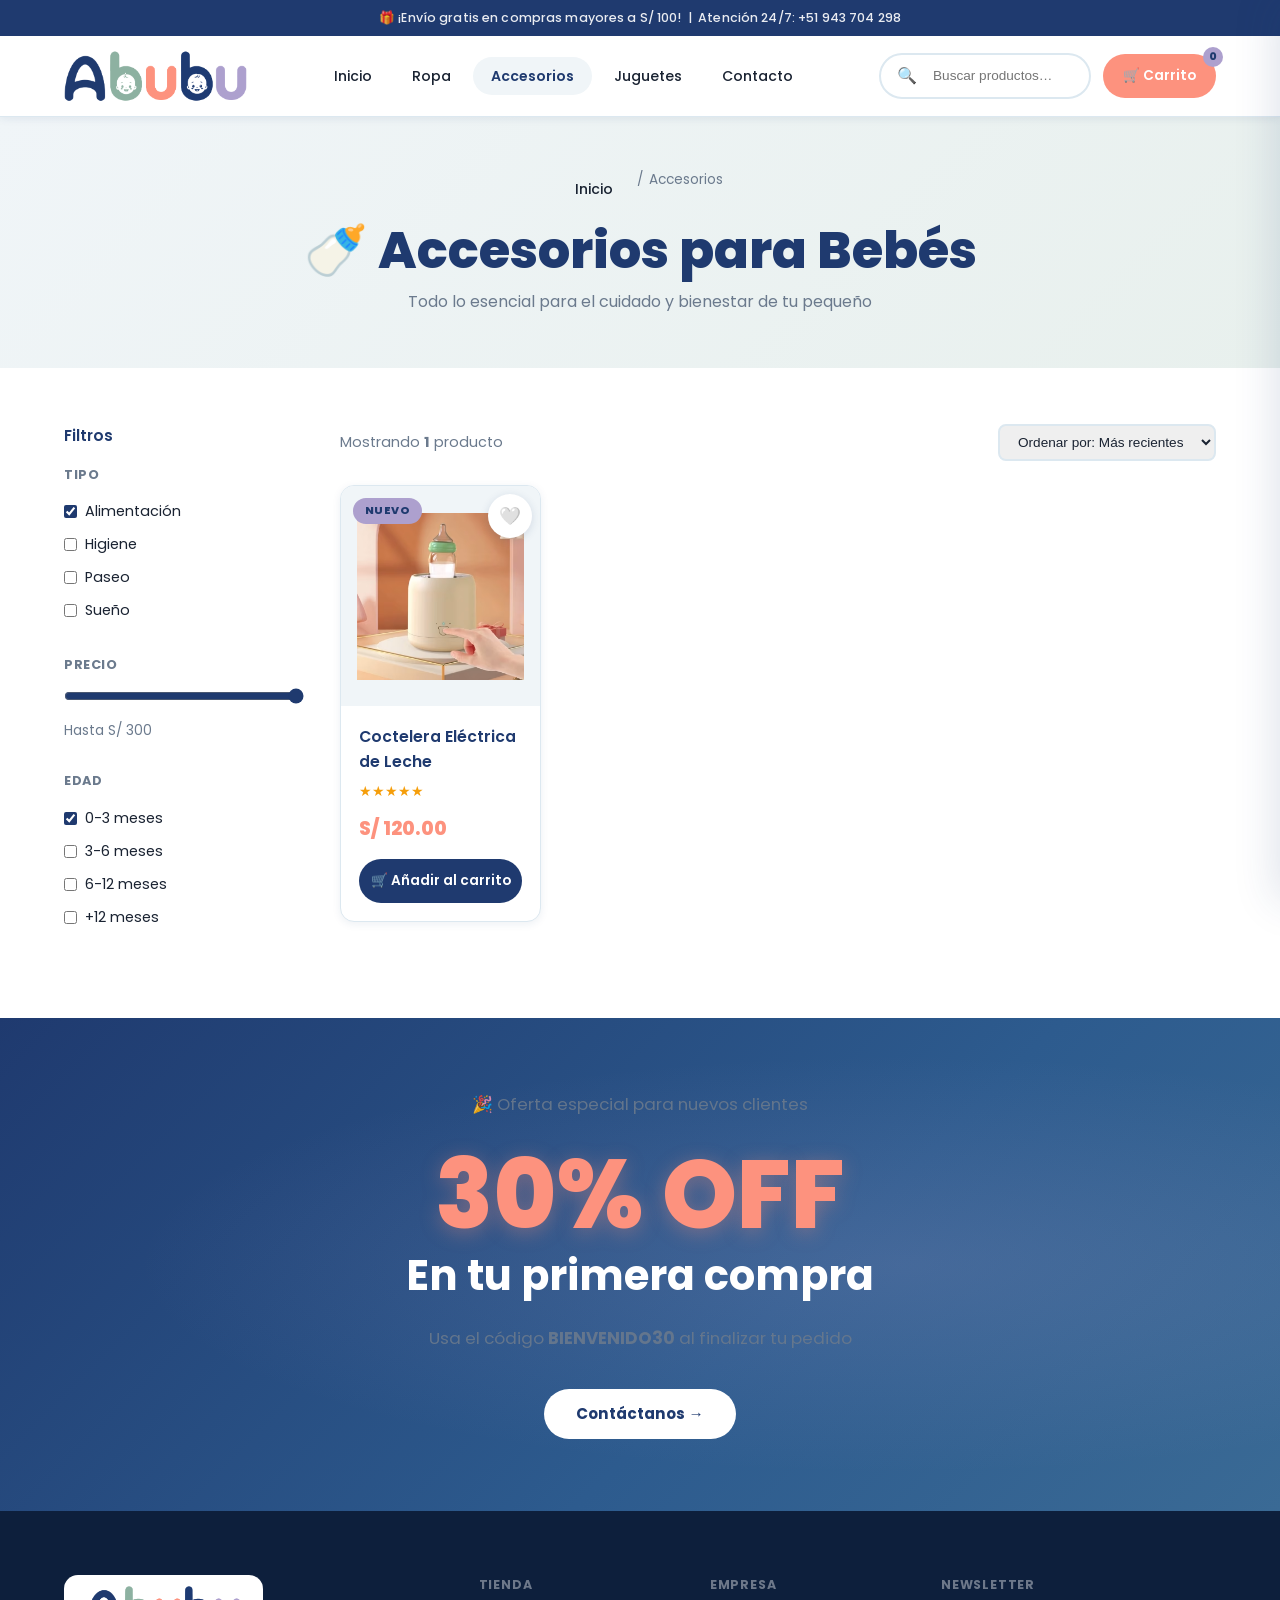
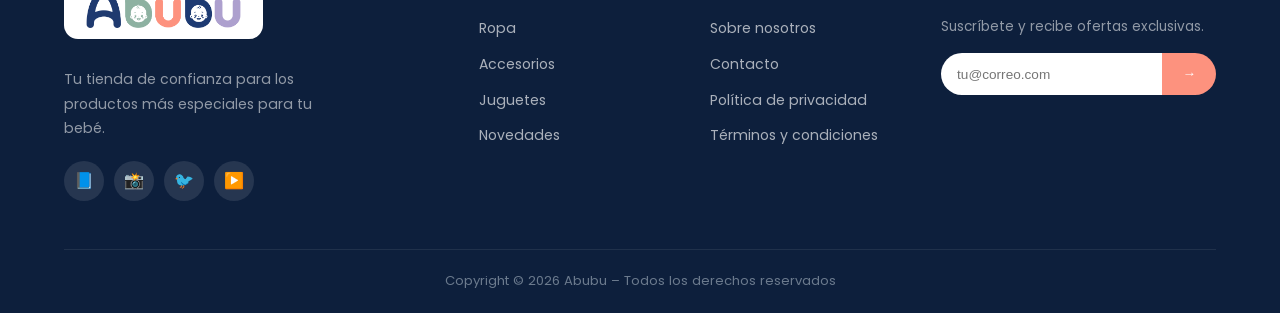
==== accesorios.html @ 6b8d410d "Lanzamiento inicial del sitio Abubu - Paleta de colores del logo: navy, sage, lavanda, coral - Logo " ====
<!DOCTYPE html>
<html lang="es">
<head>
  <meta charset="UTF-8">
  <meta name="viewport" content="width=device-width, initial-scale=1.0">

  <!-- ══ SEO PRINCIPAL ══ -->
  <title>Accesorios para Bebés – Cocteleras, Biberones y más | Abubu</title>
  <meta name="description" content="Accesorios esenciales para el cuidado de tu bebé en Perú. Cocteleras eléctricas, biberones, chupetes y más. Compra segura en abubu.com.pe">
  <meta name="keywords" content="accesorios bebé Perú, coctelera eléctrica leche, biberón bebé, chupete bebé, accesorios cuidado bebé, accesorios bebé Lima">
  <meta name="author" content="Abubu">
  <meta name="robots" content="index, follow, max-snippet:-1, max-image-preview:large, max-video-preview:-1">
  <meta name="theme-color" content="#1f3a6f">
  <link rel="canonical" href="https://abubu.com.pe/accesorios.html">
  <meta name="google-site-verification" content="PEGA_AQUI_TU_CODIGO_GSC">

  <!-- ══ OPEN GRAPH ══ -->
  <meta property="og:type"        content="website">
  <meta property="og:url"         content="https://abubu.com.pe/accesorios.html">
  <meta property="og:title"       content="Accesorios para Bebés – Cocteleras, Biberones y más | Abubu">
  <meta property="og:description" content="Accesorios esenciales para el cuidado de tu bebé. Cocteleras eléctricas, biberones, chupetes y más.">
  <meta property="og:image"       content="https://abubu.com.pe/img/LOGO%20-%20ABUBU.png">
  <meta property="og:site_name"   content="Abubu">
  <meta property="og:locale"      content="es_PE">

  <!-- ══ TWITTER CARD ══ -->
  <meta name="twitter:card"        content="summary_large_image">
  <meta name="twitter:title"       content="Accesorios para Bebés – Cocteleras, Biberones y más | Abubu">
  <meta name="twitter:description" content="Accesorios esenciales para el cuidado de tu bebé. Envío rápido en Perú.">
  <meta name="twitter:image"       content="https://abubu.com.pe/img/LOGO%20-%20ABUBU.png">

  <!-- ══ FUENTES ══ -->
  <link rel="preconnect" href="https://fonts.googleapis.com">
  <link rel="preconnect" href="https://fonts.gstatic.com" crossorigin>
  <link href="https://fonts.googleapis.com/css2?family=Poppins:wght@400;500;600;700;800&display=swap" rel="stylesheet">
  <link rel="stylesheet" href="css/styles.css">

  <!-- ══ DATOS ESTRUCTURADOS JSON-LD ══ -->
  <script type="application/ld+json">
  {
    "@context": "https://schema.org",
    "@type": "CollectionPage",
    "name": "Accesorios para Bebés – Abubu",
    "url": "https://abubu.com.pe/accesorios.html",
    "description": "Accesorios esenciales para el cuidado de tu bebé. Cocteleras, biberones, chupetes y más.",
    "isPartOf": {"@type": "WebSite", "name": "Abubu", "url": "https://abubu.com.pe"},
    "breadcrumb": {
      "@type": "BreadcrumbList",
      "itemListElement": [
        {"@type":"ListItem","position":1,"name":"Inicio","item":"https://abubu.com.pe/"},
        {"@type":"ListItem","position":2,"name":"Accesorios","item":"https://abubu.com.pe/accesorios.html"}
      ]
    }
  }
  </script>
</head>
<body>

<!-- ===== HEADER ===== -->
<header>
  <div class="header-top">
    🎁 ¡Envío gratis en compras mayores a S/ 100! &nbsp;|&nbsp; Atención 24/7: +51 943 704 298
  </div>
  <div class="header-main container">
    <a href="index.html" class="logo">
      <img src="img/LOGO - ABUBU.png" alt="Abubu – Tienda para bebés">
    </a>

    <nav>
      <ul>
        <li><a href="index.html">Inicio</a></li>
        <li><a href="ropa.html">Ropa</a></li>
        <li><a href="accesorios.html" class="active">Accesorios</a></li>
        <li><a href="juguetes.html">Juguetes</a></li>
        <li><a href="contacto.html">Contacto</a></li>
      </ul>
    </nav>

    <div class="header-actions">
      <div class="search-box">
        <button aria-label="Buscar">🔍</button>
        <input type="text" placeholder="Buscar productos…" aria-label="Buscar productos">
      </div>
      <button class="cart-btn" aria-label="Ver carrito">
        🛒 Carrito
        <span class="cart-count">0</span>
      </button>
      <button class="hamburger" aria-label="Menú">
        <span></span><span></span><span></span>
      </button>
    </div>
  </div>
</header>

<!-- ===== PAGE HERO ===== -->
<section class="page-hero">
  <div class="container">
    <nav class="breadcrumb" aria-label="Breadcrumb">
      <a href="index.html">Inicio</a> <span>/</span> <span>Accesorios</span>
    </nav>
    <h1>🍼 Accesorios para Bebés</h1>
    <p>Todo lo esencial para el cuidado y bienestar de tu pequeño</p>
  </div>
</section>

<!-- ===== SHOP LAYOUT ===== -->
<div class="container">
  <div class="shop-layout">

    <!-- FILTROS -->
    <aside class="filters">
      <h3>Filtros</h3>

      <div class="filter-group">
        <h4>Tipo</h4>
        <label><input type="checkbox" checked> Alimentación</label>
        <label><input type="checkbox"> Higiene</label>
        <label><input type="checkbox"> Paseo</label>
        <label><input type="checkbox"> Sueño</label>
      </div>

      <div class="filter-group">
        <h4>Precio</h4>
        <input type="range" class="price-slider" min="0" max="300" value="300">
        <p style="font-size:.85rem; margin-top:8px;">Hasta S/ 300</p>
      </div>

      <div class="filter-group">
        <h4>Edad</h4>
        <label><input type="checkbox" checked> 0-3 meses</label>
        <label><input type="checkbox"> 3-6 meses</label>
        <label><input type="checkbox"> 6-12 meses</label>
        <label><input type="checkbox"> +12 meses</label>
      </div>
    </aside>

    <!-- PRODUCTOS -->
    <div class="shop-products">
      <div class="shop-top">
        <p>Mostrando <strong>1</strong> producto</p>
        <select class="sort-select" aria-label="Ordenar por">
          <option>Ordenar por: Más recientes</option>
          <option>Precio: Menor a mayor</option>
          <option>Precio: Mayor a menor</option>
          <option>Más vendidos</option>
        </select>
      </div>

      <div class="products-grid">

        <div class="product-card">
          <div class="product-img">
            <span class="product-tag">Nuevo</span>
            <img src="img/productos/coctelera-electrica.avif" alt="Coctelera Eléctrica de Leche">
            <button class="wishlist-btn" aria-label="Favoritos">🤍</button>
          </div>
          <div class="product-body">
            <h3>Coctelera Eléctrica de Leche</h3>
            <div class="stars">★★★★★</div>
            <div class="price">S/ 120.00</div>
            <button class="add-cart-btn"
              data-id="coctelera-electrica"
              data-name="Coctelera Eléctrica de Leche"
              data-price="120"
              data-img="img/productos/coctelera-electrica.avif">
              🛒 Añadir al carrito
            </button>
          </div>
        </div>

      </div>
    </div>
  </div>
</div>

<!-- ===== PROMO BANNER ===== -->
<section class="promo-banner">
  <div class="container">
    <p>🎉 Oferta especial para nuevos clientes</p>
    <div class="discount">30% OFF</div>
    <h2>En tu primera compra</h2>
    <p>Usa el código <strong>BIENVENIDO30</strong> al finalizar tu pedido</p>
    <a href="contacto.html" class="promo-cta">Contáctanos →</a>
  </div>
</section>

<!-- ===== FOOTER ===== -->
<footer>
  <div class="container">
    <div class="footer-grid">
      <div class="footer-brand">
        <a href="index.html" class="footer-logo-wrap">
          <img src="img/LOGO - ABUBU.png" alt="Abubu – Tienda para bebés">
        </a>
        <p>Tu tienda de confianza para los productos más especiales para tu bebé.</p>
        <div class="footer-social">
          <a href="#" aria-label="Facebook">📘</a>
          <a href="#" aria-label="Instagram">📸</a>
          <a href="#" aria-label="Twitter">🐦</a>
          <a href="#" aria-label="YouTube">▶️</a>
        </div>
      </div>
      <div class="footer-col">
        <h4>Tienda</h4>
        <ul>
          <li><a href="ropa.html">Ropa</a></li>
          <li><a href="accesorios.html">Accesorios</a></li>
          <li><a href="juguetes.html">Juguetes</a></li>
          <li><a href="index.html#nuevos-ingresos">Novedades</a></li>
        </ul>
      </div>
      <div class="footer-col">
        <h4>Empresa</h4>
        <ul>
          <li><a href="#">Sobre nosotros</a></li>
          <li><a href="contacto.html">Contacto</a></li>
          <li><a href="#">Política de privacidad</a></li>
          <li><a href="#">Términos y condiciones</a></li>
        </ul>
      </div>
      <div class="footer-newsletter footer-col">
        <h4>Newsletter</h4>
        <p>Suscríbete y recibe ofertas exclusivas.</p>
        <form class="newsletter-form" id="newsletter-form">
          <input type="email" placeholder="tu@correo.com" required>
          <button type="submit">→</button>
        </form>
      </div>
    </div>
    <div class="footer-bottom">
      <p>Copyright © 2026 Abubu – Todos los derechos reservados</p>
    </div>
  </div>
</footer>

<!-- ===== CART SIDEBAR ===== -->
<div class="cart-overlay" id="cart-overlay"></div>
<div class="cart-sidebar" id="cart-sidebar">
  <div class="cart-header">
    <h3>🛒 Mi Carrito</h3>
    <button class="close-cart" aria-label="Cerrar carrito">✕</button>
  </div>
  <div class="cart-items" id="cart-items"></div>
  <div class="cart-footer">
    <div class="cart-total">
      <strong>Total:</strong>
      <span class="total-price cart-total-amount">S/ 0.00</span>
    </div>
    <button class="btn btn-primary">
      Proceder al pago →
    </button>
  </div>
</div>

<script src="js/main.js"></script>
</body>
</html>
---- css/styles.css ----
/* ========== RESET & BASE ========== */
*, *::before, *::after { box-sizing: border-box; margin: 0; padding: 0; }

:root {
  /* ── Brand palette (del logo) ── */
  --primary:        #1f3a6f;   /* Navy azul   */
  --primary-dark:   #162d57;   /* Navy profundo */
  --secondary:      #8db1a1;   /* Sage verde  */
  --accent:         #ada0ce;   /* Lavanda     */
  --highlight:      #fd927e;   /* Coral       */
  --highlight-dark: #e8714d;   /* Coral oscuro */

  /* ── Semánticas ── */
  --text:       #1a2332;
  --text-light: #6b7a8d;
  --bg:         #ffffff;
  --bg-soft:    #f0f5f8;
  --bg-card:    #ffffff;
  --border:     #dce8f0;

  /* ── Sombras ── */
  --shadow-sm: 0 2px 8px  rgba(31,58,111,.08);
  --shadow:    0 4px 20px rgba(31,58,111,.12);
  --shadow-lg: 0 12px 40px rgba(31,58,111,.16);

  /* ── Base ── */
  --radius:    14px;
  --radius-sm: 8px;
  --font:      'Poppins', 'Segoe UI', sans-serif;

  /* ── Curvas de easing (Emil Kowalski) ── */
  --ease-out:    cubic-bezier(0.23, 1, 0.32, 1);
  --ease-in-out: cubic-bezier(0.77, 0, 0.175, 1);
}

html { scroll-behavior: smooth; }
body { font-family: var(--font); color: var(--text); background: var(--bg); line-height: 1.6; }
a { text-decoration: none; color: inherit; }
img { max-width: 100%; display: block; }
ul { list-style: none; }
button { cursor: pointer; border: none; background: none; font-family: inherit; }

/* ── Logo header ── */
.logo { display: flex; align-items: center; }
.logo img { height: 56px; width: auto; display: block; }

/* ── Logo footer: contenedor blanco para garantizar contraste sobre fondo oscuro ── */
.footer-logo-wrap {
  display: inline-block;
  background: #ffffff;
  border-radius: 14px;
  padding: 10px 22px;
  margin-bottom: 20px;
  transition: opacity 200ms var(--ease-out);
}
.footer-logo-wrap:hover { opacity: .90; }
.footer-logo-wrap img { height: 44px; width: auto; display: block; }

/* ── Skip link (accesibilidad) ── */
.skip-link {
  position: absolute; top: -100%; left: 16px;
  background: var(--primary); color: #fff;
  padding: 8px 18px; border-radius: 0 0 var(--radius-sm) var(--radius-sm);
  font-weight: 600; font-size: .9rem; z-index: 9999;
  transition: top .2s var(--ease-out);
}
.skip-link:focus { top: 0; }

/* ========== TIPOGRAFÍA ========== */
h1 { font-size: clamp(2rem,5vw,3.2rem); font-weight: 800; line-height: 1.15; }
h2 { font-size: clamp(1.4rem,3vw,2rem); font-weight: 700; }
h3 { font-size: 1.1rem; font-weight: 600; }
p  { color: var(--text-light); line-height: 1.75; }

/* ========== UTILITIES ========== */
.container  { max-width: 1200px; margin: 0 auto; padding: 0 24px; }
.section    { padding: 80px 0; }
.section-title { text-align: center; margin-bottom: 52px; }
.section-title h2 { color: var(--primary); margin-bottom: 10px; }
.section-title p  { font-size: .95rem; max-width: 480px; margin: 0 auto; }

/* ── Botones ── */
.btn {
  display: inline-flex; align-items: center; gap: 8px;
  padding: 13px 28px; border-radius: 50px; font-weight: 600;
  font-size: .9rem;
  transition: background  200ms var(--ease-out),
              transform   160ms var(--ease-out),
              box-shadow  200ms var(--ease-out),
              color       180ms var(--ease-out),
              border-color 180ms var(--ease-out);
}
.btn:active { transform: scale(0.97); }

.btn-primary { background: var(--primary); color: #fff; }
@media (hover: hover) and (pointer: fine) {
  .btn-primary:hover {
    background: var(--primary-dark);
    transform: translateY(-2px);
    box-shadow: 0 8px 24px rgba(31,58,111,.30);
  }
}
.btn-outline { border: 2px solid var(--primary); color: var(--primary); }
@media (hover: hover) and (pointer: fine) {
  .btn-outline:hover { background: var(--primary); color: #fff; }
}

.badge {
  background: var(--accent); color: var(--primary);
  padding: 3px 10px; border-radius: 50px;
  font-size: .75rem; font-weight: 700;
}

/* ========== HEADER ========== */
header {
  position: sticky; top: 0; z-index: 100;
  background: #fff; border-bottom: 1px solid var(--border);
  box-shadow: var(--shadow-sm);
  transition: box-shadow 300ms var(--ease-out);
}
header.scrolled { box-shadow: var(--shadow); }

.header-top {
  background: var(--primary); color: rgba(255,255,255,.90);
  text-align: center; padding: 8px 0;
  font-size: .78rem; font-weight: 500; letter-spacing: .01em;
}
.header-main {
  display: flex; align-items: center;
  justify-content: space-between;
  padding: 14px 24px; max-width: 1200px; margin: 0 auto;
}
.logo img { height: 52px; }
.logo-text {
  font-size: 1.5rem; font-weight: 800;
  color: var(--primary); letter-spacing: -.5px;
}
.logo-text span { color: var(--highlight); }

nav ul { display: flex; gap: 4px; }
nav a {
  padding: 9px 18px; border-radius: 50px;
  font-weight: 500; font-size: .88rem; color: var(--text);
  transition: background 180ms var(--ease-out),
              color      180ms var(--ease-out);
}
@media (hover: hover) and (pointer: fine) {
  nav a:hover { background: var(--bg-soft); color: var(--primary); }
}
nav a.active {
  background: var(--bg-soft); color: var(--primary); font-weight: 600;
}

.header-actions { display: flex; align-items: center; gap: 12px; }

.search-box {
  display: flex; align-items: center;
  border: 2px solid var(--border); border-radius: 50px;
  padding: 7px 16px; gap: 8px;
  transition: border-color 200ms var(--ease-out),
              box-shadow   200ms var(--ease-out);
}
.search-box:focus-within {
  border-color: var(--primary);
  box-shadow: 0 0 0 3px rgba(31,58,111,.12);
}
.search-box input {
  border: none; outline: none; font-size: .85rem;
  width: 140px; color: var(--text); background: transparent;
}
.search-box button {
  color: var(--text-light); font-size: 1rem;
  display: flex; align-items: center;
  min-width: 28px; min-height: 28px;
}

.cart-btn {
  position: relative; background: var(--highlight); color: #fff;
  border-radius: 50px; padding: 10px 20px;
  font-weight: 600; font-size: .85rem;
  display: flex; align-items: center; gap: 7px;
  transition: background 200ms var(--ease-out),
              transform  160ms var(--ease-out),
              box-shadow 200ms var(--ease-out);
  min-height: 44px;
}
@media (hover: hover) and (pointer: fine) {
  .cart-btn:hover {
    background: var(--highlight-dark);
    transform: translateY(-2px);
    box-shadow: 0 8px 20px rgba(253,146,126,.40);
  }
}
.cart-btn:active { transform: scale(0.97); }

.cart-count {
  position: absolute; top: -7px; right: -7px;
  background: var(--accent); color: var(--primary);
  width: 20px; height: 20px; border-radius: 50%;
  font-size: .68rem; font-weight: 800;
  display: flex; align-items: center; justify-content: center;
}

.hamburger { display: none; flex-direction: column; gap: 5px; padding: 6px; }
.hamburger span {
  width: 22px; height: 2px; background: var(--text);
  border-radius: 2px;
  transition: transform .3s var(--ease-out), opacity .3s;
}

/* ========== HERO ========== */
.hero {
  background: linear-gradient(135deg, #eef3f8 0%, #e8f0ed 50%, #f2eff8 100%);
  padding: 88px 0 80px; overflow: hidden; position: relative;
}
.hero::before {
  content: ''; position: absolute;
  width: 520px; height: 520px; border-radius: 50%;
  background: radial-gradient(circle, rgba(173,160,206,.18) 0%, transparent 70%);
  top: -120px; right: -80px; pointer-events: none;
}
.hero::after {
  content: ''; position: absolute;
  width: 300px; height: 300px; border-radius: 50%;
  background: radial-gradient(circle, rgba(141,177,161,.14) 0%, transparent 70%);
  bottom: -80px; left: -40px; pointer-events: none;
}
.hero-inner {
  display: grid; grid-template-columns: 1fr 1fr;
  gap: 56px; align-items: center; position: relative; z-index: 1;
}
.hero-text .tag {
  display: inline-flex; align-items: center; gap: 6px;
  background: var(--accent); color: var(--primary);
  padding: 5px 16px; border-radius: 50px;
  font-size: .78rem; font-weight: 700;
  margin-bottom: 20px; letter-spacing: .02em;
}
.hero-text h1 { margin-bottom: 18px; color: var(--primary); }
.hero-text h1 span { color: var(--highlight); }
.hero-text p  { font-size: 1.05rem; margin-bottom: 36px; max-width: 430px; }
.hero-btns    { display: flex; gap: 14px; flex-wrap: wrap; }

.hero-img { position: relative; }
.hero-img img {
  width: 100%; max-width: 420px;
  margin: 0 auto;
  border-radius: 24px;
  box-shadow: var(--shadow-lg);
  display: block;
}
.hero-badge {
  position: absolute; bottom: 28px; left: -28px;
  background: #fff; border-radius: 16px;
  padding: 14px 20px; box-shadow: var(--shadow);
  display: flex; align-items: center; gap: 12px;
}
.hero-badge .icon { font-size: 2rem; }
.hero-badge strong { display: block; font-size: .9rem; color: var(--primary); }
.hero-badge span   { font-size: .78rem; color: var(--text-light); }

/* ========== VALUES ========== */
.values { background: var(--primary); }
.values-grid {
  display: grid; grid-template-columns: repeat(4,1fr); gap: 0;
}
.value-item {
  display: flex; flex-direction: column; align-items: center;
  text-align: center; padding: 36px 24px; color: #fff;
  border-right: 1px solid rgba(255,255,255,.15);
  transition: background 200ms var(--ease-out);
}
.value-item:last-child { border-right: none; }
@media (hover: hover) and (pointer: fine) {
  .value-item:hover { background: rgba(255,255,255,.07); }
}
.value-item .icon  { font-size: 2.4rem; margin-bottom: 14px; }
.value-item h3     { font-size: .9rem; margin-bottom: 5px; }
.value-item p      { font-size: .8rem; color: rgba(255,255,255,.75); }

/* ========== CATEGORIES ========== */
.categories { background: var(--bg-soft); }
.cats-grid {
  display: grid; grid-template-columns: repeat(3,1fr); gap: 28px;
}
.cat-card {
  background: #fff; border-radius: var(--radius);
  overflow: hidden; box-shadow: var(--shadow-sm);
  border: 1px solid var(--border); text-align: center;
  transition: transform  250ms var(--ease-out),
              box-shadow 250ms var(--ease-out);
}
@media (hover: hover) and (pointer: fine) {
  .cat-card:hover { transform: translateY(-8px); box-shadow: var(--shadow-lg); }
}
.cat-card:active { transform: scale(0.98); }

.cat-card-img {
  height: 190px; overflow: hidden; position: relative;
  background: var(--bg-soft);
  display: flex; align-items: center; justify-content: center;
}
.cat-card-img img {
  width: 100%; height: 100%; object-fit: cover;
  transition: transform 400ms var(--ease-out);
}
@media (hover: hover) and (pointer: fine) {
  .cat-card:hover .cat-card-img img { transform: scale(1.06); }
}
.cat-card-img .cat-emoji { font-size: 5rem; }
.cat-card-body { padding: 22px; }
.cat-card-body h3 { color: var(--primary); margin-bottom: 6px; }
.cat-card-body p  { font-size: .85rem; margin-bottom: 16px; }
.cat-card-body .btn-outline {
  border-color: var(--secondary); color: var(--primary);
  font-size: .82rem; padding: 8px 20px;
}
@media (hover: hover) and (pointer: fine) {
  .cat-card-body .btn-outline:hover {
    background: var(--secondary); border-color: var(--secondary); color: #fff;
  }
}

/* ========== PRODUCTS ========== */
.products-grid { display: grid; grid-template-columns: repeat(4,1fr); gap: 24px; }

.product-card {
  background: var(--bg-card); border-radius: var(--radius);
  box-shadow: var(--shadow-sm); overflow: hidden;
  display: flex; flex-direction: column;
  border: 1px solid var(--border);
  transition: transform  250ms var(--ease-out),
              box-shadow 250ms var(--ease-out);
}
@media (hover: hover) and (pointer: fine) {
  .product-card:hover { transform: translateY(-6px); box-shadow: var(--shadow-lg); }
}

.product-img {
  position: relative; height: 220px;
  background: var(--bg-soft);
  display: flex; align-items: center; justify-content: center;
  overflow: hidden;
}
.product-img img {
  width: 100%; height: 100%; object-fit: contain; padding: 16px;
  transition: transform 350ms var(--ease-out);
}
@media (hover: hover) and (pointer: fine) {
  .product-card:hover .product-img img { transform: scale(1.07); }
}
.product-tag {
  position: absolute; top: 12px; left: 12px;
  background: var(--accent); color: var(--primary);
  font-size: .68rem; font-weight: 800;
  padding: 4px 12px; border-radius: 50px;
  letter-spacing: .04em; text-transform: uppercase;
}
.wishlist-btn {
  position: absolute; top: 8px; right: 8px;
  background: #fff; border-radius: 50%;
  width: 36px; height: 36px;
  display: flex; align-items: center; justify-content: center;
  box-shadow: 0 2px 8px rgba(31,58,111,.15); font-size: 1.1rem;
  transition: transform   200ms var(--ease-out),
              background  200ms var(--ease-out);
  /* touch target real: 44×44px via padding trick */
  min-width: 44px; min-height: 44px;
}
@media (hover: hover) and (pointer: fine) {
  .wishlist-btn:hover { transform: scale(1.1); background: #fef0ed; }
}
.wishlist-btn:active { transform: scale(0.92); }

.product-body { padding: 18px; flex: 1; display: flex; flex-direction: column; }
.product-body h3     { margin-bottom: 6px; font-size: .98rem; color: var(--primary); }
.product-body .price {
  color: var(--highlight); font-weight: 800; font-size: 1.2rem;
  margin-bottom: 14px;
}
.product-body .old-price {
  text-decoration: line-through; color: var(--text-light);
  font-size: .85rem; margin-left: 6px; font-weight: 400;
}
.product-body .stars { color: #f59e0b; font-size: .85rem; margin-bottom: 12px; }

.add-cart-btn {
  margin-top: auto; background: var(--primary); color: #fff;
  padding: 11px; border-radius: 50px; font-weight: 600; font-size: .85rem;
  display: flex; align-items: center; justify-content: center; gap: 6px;
  transition: background 200ms var(--ease-out),
              transform  160ms var(--ease-out),
              box-shadow 200ms var(--ease-out);
  min-height: 44px;
}
@media (hover: hover) and (pointer: fine) {
  .add-cart-btn:hover {
    background: var(--highlight);
    box-shadow: 0 6px 20px rgba(253,146,126,.38);
  }
}
.add-cart-btn:active { transform: scale(0.97); }
.add-cart-btn.added  { background: var(--secondary); }

/* ========== PROMO BANNER ========== */
.promo-banner {
  background: linear-gradient(135deg, var(--primary) 0%, #2d5b8e 60%, #3a6a95 100%);
  color: #fff; text-align: center; padding: 72px 24px;
  position: relative; overflow: hidden;
}
.promo-banner::before {
  content: ''; position: absolute; inset: 0;
  background: radial-gradient(ellipse at 70% 50%, rgba(173,160,206,.18) 0%, transparent 60%);
  pointer-events: none;
}
.promo-banner .container { position: relative; z-index: 1; }
.promo-banner h2   { font-size: clamp(1.6rem,4vw,2.6rem); margin-bottom: 14px; }
.promo-banner p    { font-size: 1.05rem; opacity: .88; margin-bottom: 28px; }
.promo-banner .discount {
  font-size: clamp(3rem,8vw,6rem); font-weight: 800; line-height: 1;
  color: var(--highlight); text-shadow: 0 4px 20px rgba(253,146,126,.35);
}
.promo-banner .promo-cta {
  display: inline-flex; align-items: center; gap: 8px;
  background: #fff; color: var(--primary);
  padding: 13px 32px; border-radius: 50px;
  font-weight: 700; font-size: .95rem; margin-top: 8px;
  transition: background 200ms var(--ease-out),
              transform  160ms var(--ease-out),
              box-shadow 200ms var(--ease-out),
              color      180ms var(--ease-out);
}
@media (hover: hover) and (pointer: fine) {
  .promo-banner .promo-cta:hover {
    background: var(--highlight); color: #fff;
    transform: translateY(-2px);
    box-shadow: 0 8px 24px rgba(253,146,126,.45);
  }
}
.promo-banner .promo-cta:active { transform: scale(0.97); }

/* ========== CONTACT PAGE ========== */
.contact-grid { display: grid; grid-template-columns: 1fr 1.5fr; gap: 48px; align-items: start; }
.contact-info h2 { color: var(--primary); margin-bottom: 12px; }
.contact-info p  { margin-bottom: 32px; }
.info-item { display: flex; gap: 16px; margin-bottom: 24px; align-items: flex-start; }
.info-icon {
  width: 48px; height: 48px; min-width: 48px;
  background: var(--bg-soft); border-radius: 50%;
  display: flex; align-items: center; justify-content: center;
  font-size: 1.3rem; color: var(--primary);
}
.info-item strong { display: block; margin-bottom: 2px; color: var(--primary); }
.info-item span   { font-size: .9rem; color: var(--text-light); }

.social-links { display: flex; gap: 10px; margin-top: 28px; }
.social-link {
  width: 44px; height: 44px; border-radius: 50%;
  background: var(--bg-soft); display: flex;
  align-items: center; justify-content: center;
  font-size: 1.1rem; color: var(--primary);
  transition: background 200ms var(--ease-out),
              color      200ms var(--ease-out),
              transform  200ms var(--ease-out);
}
@media (hover: hover) and (pointer: fine) {
  .social-link:hover { background: var(--primary); color: #fff; transform: translateY(-3px); }
}
.social-link:active { transform: scale(0.95); }

.contact-form {
  background: #fff; border-radius: var(--radius);
  padding: 36px; box-shadow: var(--shadow);
  border: 1px solid var(--border);
}
.contact-form h3 { color: var(--primary); margin-bottom: 24px; }
.form-row  { display: grid; grid-template-columns: 1fr 1fr; gap: 16px; }
.form-group { margin-bottom: 18px; }
.form-group label {
  display: block; margin-bottom: 6px;
  font-size: .85rem; font-weight: 600; color: var(--text);
}
.form-group input,
.form-group select,
.form-group textarea {
  width: 100%; padding: 12px 16px;
  border: 2px solid var(--border); border-radius: var(--radius-sm);
  font-size: .9rem; font-family: inherit; color: var(--text);
  transition: border-color 200ms var(--ease-out),
              box-shadow   200ms var(--ease-out);
  outline: none;
}
.form-group input:focus,
.form-group select:focus,
.form-group textarea:focus {
  border-color: var(--primary);
  box-shadow: 0 0 0 3px rgba(31,58,111,.12);
}
.form-group textarea { resize: vertical; min-height: 120px; }
.form-success {
  display: none; background: #d1fae5; color: #065f46;
  padding: 14px 20px; border-radius: var(--radius-sm);
  margin-top: 16px; font-weight: 500; text-align: center;
}

/* ========== PRODUCT PAGE (categoría) ========== */
.page-hero {
  background: linear-gradient(135deg, var(--bg-soft) 0%, #e8f0ed 100%);
  padding: 52px 0; text-align: center;
}
.page-hero h1 { color: var(--primary); margin-bottom: 8px; }
.breadcrumb {
  display: flex; justify-content: center; gap: 6px;
  font-size: .85rem; color: var(--text-light); margin-bottom: 12px;
}
.breadcrumb a { transition: color 180ms var(--ease-out); }
.breadcrumb a:hover { color: var(--primary); }

.shop-layout  { display: grid; grid-template-columns: 240px 1fr; gap: 36px; padding: 56px 0; }
.filters h3   { margin-bottom: 16px; font-size: .95rem; color: var(--primary); }
.filter-group { margin-bottom: 28px; }
.filter-group h4 {
  font-size: .8rem; font-weight: 700; margin-bottom: 10px;
  text-transform: uppercase; letter-spacing: .5px; color: var(--text-light);
}
.filter-group label  { display: flex; align-items: center; gap: 8px; padding: 5px 0; font-size: .9rem; cursor: pointer; }
.filter-group input[type=checkbox] { accent-color: var(--primary); }
.price-slider { width: 100%; accent-color: var(--primary); }

.shop-top { display: flex; justify-content: space-between; align-items: center; margin-bottom: 24px; }
.shop-top p { font-size: .9rem; color: var(--text-light); }
.sort-select {
  padding: 8px 14px; border: 2px solid var(--border);
  border-radius: var(--radius-sm); font-size: .85rem;
  outline: none; color: var(--text);
  transition: border-color 200ms var(--ease-out);
}
.sort-select:focus { border-color: var(--primary); }

/* ========== CART SIDEBAR ========== */
.cart-overlay {
  display: none; position: fixed; inset: 0;
  background: rgba(26,35,50,.55); z-index: 200;
}
.cart-overlay.open { display: block; }

.cart-sidebar {
  position: fixed; right: 0; top: 0; bottom: 0;
  width: 380px; background: #fff; z-index: 201;
  transform: translateX(100%);
  transition: transform .35s var(--ease-out);
  display: flex; flex-direction: column;
  box-shadow: -4px 0 40px rgba(31,58,111,.15);
}
.cart-sidebar.open { transform: translateX(0); }

.cart-header {
  padding: 20px 24px; border-bottom: 1px solid var(--border);
  display: flex; justify-content: space-between; align-items: center;
}
.cart-header h3 { font-size: 1.1rem; color: var(--primary); }

.close-cart {
  font-size: 1.3rem; color: var(--text-light);
  width: 36px; height: 36px; border-radius: 50%;
  display: flex; align-items: center; justify-content: center;
  transition: background 180ms var(--ease-out),
              color      180ms var(--ease-out);
  min-width: 44px; min-height: 44px;
}
@media (hover: hover) and (pointer: fine) {
  .close-cart:hover { background: var(--bg-soft); color: var(--primary); }
}

.cart-items { flex: 1; overflow-y: auto; padding: 20px 24px; }
.cart-item  {
  display: flex; gap: 14px; padding: 14px 0;
  border-bottom: 1px solid var(--border);
}
.cart-item img { width: 64px; height: 64px; object-fit: contain; border-radius: var(--radius-sm); background: var(--bg-soft); }
.cart-item-info        { flex: 1; }
.cart-item-info h4     { font-size: .9rem; margin-bottom: 4px; color: var(--primary); }
.cart-item-info .price { color: var(--highlight); font-weight: 700; font-size: .9rem; }
.cart-qty { display: flex; align-items: center; gap: 10px; margin-top: 8px; }
.cart-qty button {
  width: 30px; height: 30px; border-radius: 50%;
  border: 1px solid var(--border); font-size: 1rem;
  display: flex; align-items: center; justify-content: center;
  transition: background    180ms var(--ease-out),
              color         180ms var(--ease-out),
              border-color  180ms var(--ease-out),
              transform     150ms var(--ease-out);
  min-width: 44px; min-height: 44px;
}
@media (hover: hover) and (pointer: fine) {
  .cart-qty button:hover { background: var(--primary); color: #fff; border-color: var(--primary); }
}
.cart-qty button:active { transform: scale(0.90); }
.cart-qty span { font-size: .9rem; font-weight: 600; min-width: 20px; text-align: center; }

.remove-item { color: var(--text-light); font-size: .9rem; align-self: flex-start; }
@media (hover: hover) and (pointer: fine) {
  .remove-item:hover { color: #ef4444; }
}

.cart-empty { text-align: center; padding: 48px 0; color: var(--text-light); }
.cart-empty .icon { font-size: 3rem; margin-bottom: 12px; }
.cart-footer { padding: 20px 24px; border-top: 1px solid var(--border); }
.cart-total  { display: flex; justify-content: space-between; margin-bottom: 20px; align-items: center; }
.cart-total strong    { font-size: 1.05rem; color: var(--text); }
.cart-total .total-price { font-size: 1.3rem; color: var(--highlight); font-weight: 800; }
.cart-footer .btn-primary { width: 100%; justify-content: center; }

/* ========== TOAST ========== */
.toast {
  position: fixed; bottom: 24px; right: 24px; z-index: 300;
  background: var(--primary); color: #fff;
  padding: 14px 22px; border-radius: 12px;
  font-size: .9rem; font-weight: 500;
  transform: translateY(80px); opacity: 0;
  transition: transform 300ms var(--ease-out),
              opacity   300ms var(--ease-out);
  box-shadow: 0 8px 30px rgba(31,58,111,.25);
  display: flex; align-items: center; gap: 10px;
}
.toast.show { transform: translateY(0); opacity: 1; }
.toast .icon { font-size: 1.2rem; }

/* ========== FOOTER ========== */
footer {
  background: #0d1f3c; color: #fff;
  padding: 64px 0 0;
}
.footer-grid {
  display: grid; grid-template-columns: 2fr 1fr 1fr 1.5fr;
  gap: 48px; margin-bottom: 48px;
}
.footer-brand .logo-text { font-size: 1.6rem; margin-bottom: 14px; display: block; }
.footer-brand p {
  color: rgba(255,255,255,.55); font-size: .88rem;
  max-width: 260px; margin-bottom: 20px; line-height: 1.75;
}
.footer-social { display: flex; gap: 10px; }
.footer-social a {
  width: 40px; height: 40px; border-radius: 50%;
  background: rgba(255,255,255,.10);
  display: flex; align-items: center; justify-content: center;
  font-size: 1rem;
  transition: background 200ms var(--ease-out),
              transform  200ms var(--ease-out);
}
@media (hover: hover) and (pointer: fine) {
  .footer-social a:hover { background: var(--highlight); transform: translateY(-2px); }
}
.footer-col h4 {
  font-size: .78rem; font-weight: 700; margin-bottom: 20px;
  text-transform: uppercase; letter-spacing: .8px;
  color: rgba(255,255,255,.40);
}
.footer-col ul li { margin-bottom: 10px; }
.footer-col ul a  {
  color: rgba(255,255,255,.65); font-size: .88rem;
  transition: color 180ms var(--ease-out);
}
@media (hover: hover) and (pointer: fine) {
  .footer-col ul a:hover { color: var(--secondary); }
}
.footer-newsletter p { color: rgba(255,255,255,.55); font-size: .85rem; margin-bottom: 14px; }
.newsletter-form { display: flex; }
.newsletter-form input {
  flex: 1; padding: 11px 16px; border: none;
  border-radius: 50px 0 0 50px; font-size: .85rem; outline: none;
  color: var(--text);
}
.newsletter-form button {
  background: var(--highlight); color: #fff;
  padding: 11px 20px; border-radius: 0 50px 50px 0;
  font-size: .85rem; font-weight: 700;
  transition: background 200ms var(--ease-out),
              transform  160ms var(--ease-out);
}
@media (hover: hover) and (pointer: fine) {
  .newsletter-form button:hover { background: var(--highlight-dark); }
}
.newsletter-form button:active { transform: scale(0.97); }
.footer-bottom {
  border-top: 1px solid rgba(255,255,255,.08);
  padding: 20px 0; text-align: center;
  color: rgba(255,255,255,.35); font-size: .82rem;
}

/* ========== RESPONSIVE ========== */
@media (max-width: 1024px) {
  .products-grid { grid-template-columns: repeat(3,1fr); }
  .footer-grid   { grid-template-columns: 1fr 1fr; }
  .shop-layout   { grid-template-columns: 1fr; }
  .filters       { display: none; }
}
@media (max-width: 768px) {
  .hero-inner  { grid-template-columns: 1fr; text-align: center; }
  .hero-btns   { justify-content: center; }
  .hero-img    { display: none; }
  .values-grid { grid-template-columns: repeat(2,1fr); }
  .cats-grid   { grid-template-columns: 1fr; }
  .products-grid { grid-template-columns: repeat(2,1fr); }
  nav { display: none; }
  nav.open {
    display: flex; flex-direction: column;
    position: absolute; top: 100%; left: 0; right: 0;
    background: #fff; padding: 16px;
    box-shadow: 0 10px 30px rgba(31,58,111,.12);
    border-top: 1px solid var(--border); z-index: 99;
  }
  nav.open ul { flex-direction: column; gap: 4px; }
  .hamburger { display: flex; }
  .header-main   { position: relative; }
  .contact-grid  { grid-template-columns: 1fr; }
  .form-row      { grid-template-columns: 1fr; }
  .footer-grid   { grid-template-columns: 1fr; }
  .cart-sidebar  { width: 100%; }
  .search-box input { width: 110px; }
}
@media (max-width: 480px) {
  .products-grid { grid-template-columns: 1fr; }
  .values-grid   { grid-template-columns: 1fr; }
  .value-item    { border-right: none; border-bottom: 1px solid rgba(255,255,255,.15); }
}

/* ========== REDUCED MOTION ========== */
@media (prefers-reduced-motion: reduce) {
  *, *::before, *::after {
    animation-duration: 0.01ms !important;
    animation-iteration-count: 1 !important;
    transition-duration: 0.01ms !important;
  }
}
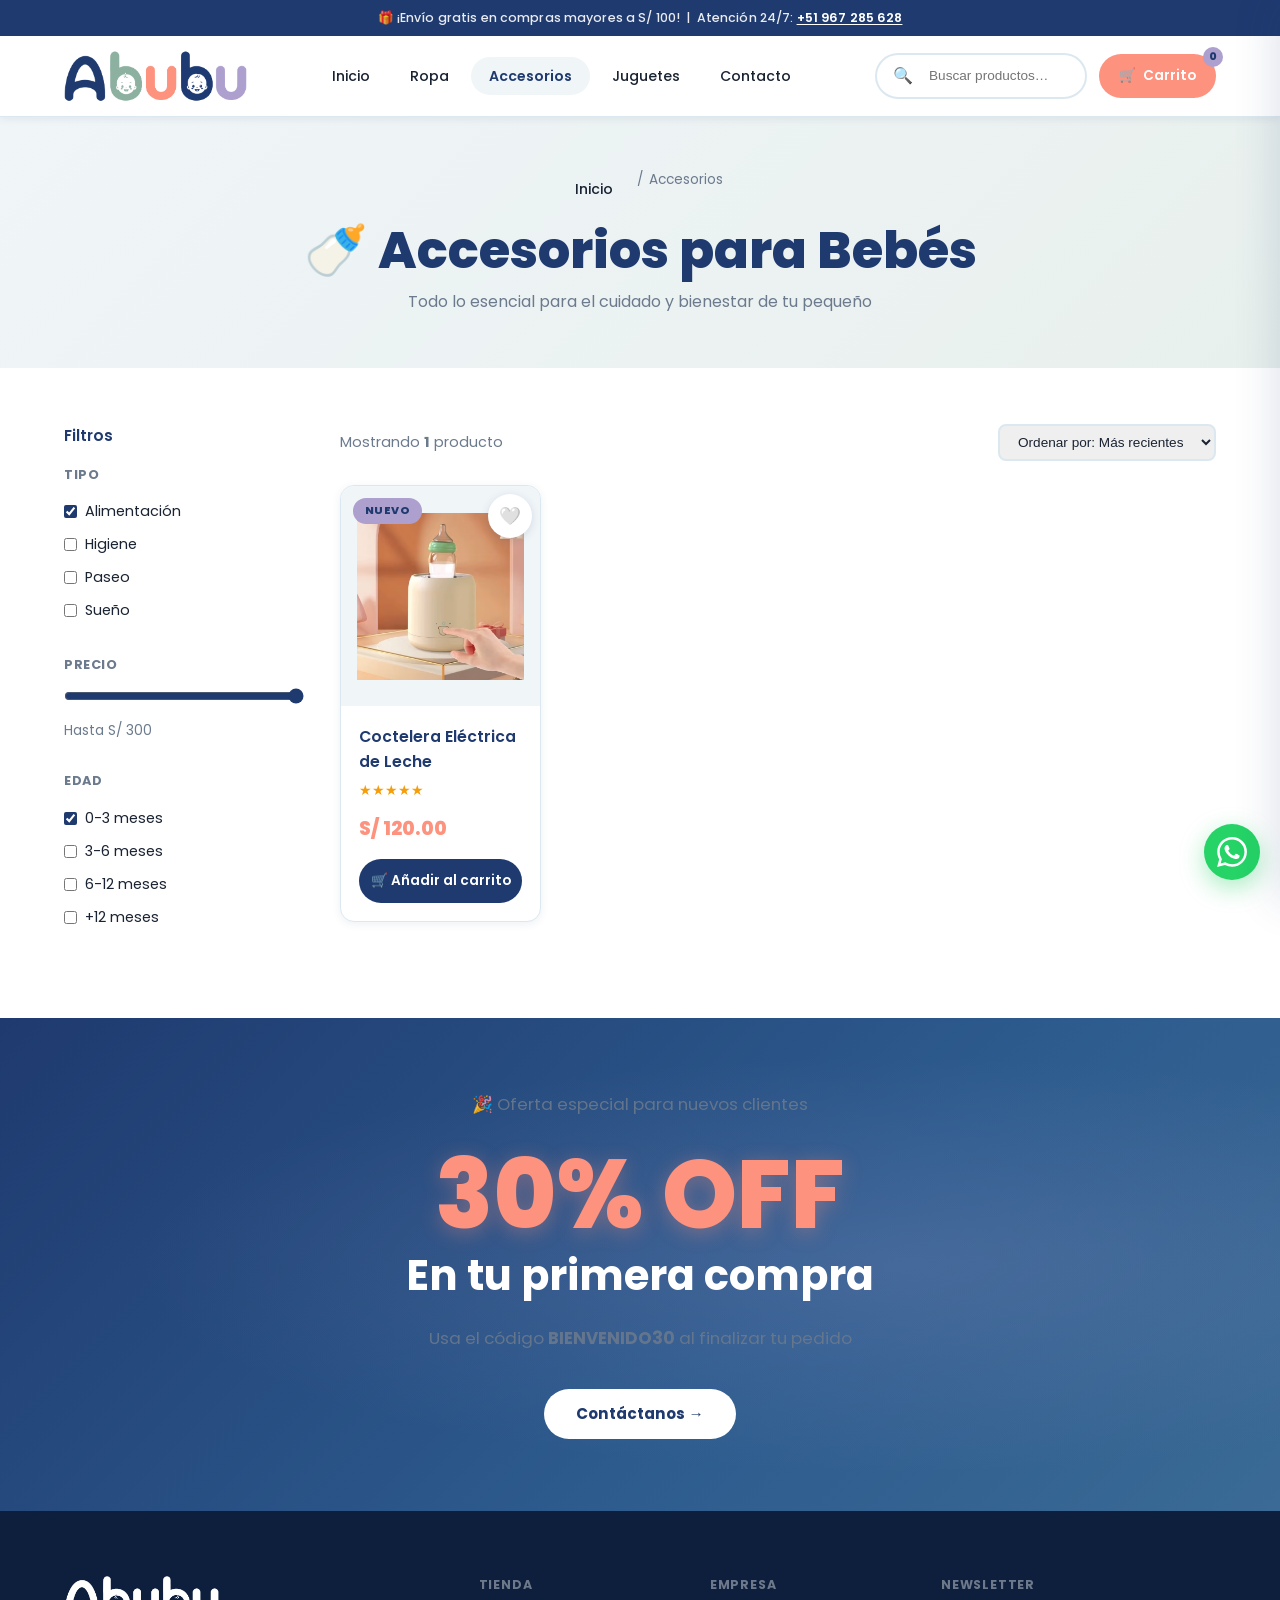
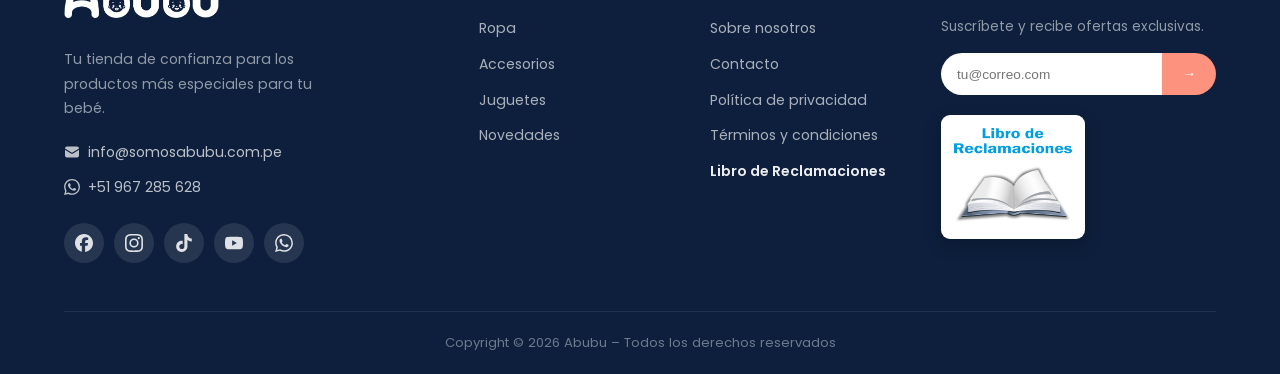
==== commit ff5ec55f: "feat(ui): unify brand contacts, footer and WhatsApp CTA Updates phone/email to somosabubu across pag" ====
--- a/accesorios.html
+++ b/accesorios.html
@@ -59,7 +59,8 @@
 <!-- ===== HEADER ===== -->
 <header>
   <div class="header-top">
-    🎁 ¡Envío gratis en compras mayores a S/ 100! &nbsp;|&nbsp; Atención 24/7: +51 943 704 298
+    🎁 ¡Envío gratis en compras mayores a S/ 100! &nbsp;|&nbsp; Atención 24/7:
+    <a href="https://wa.me/51967285628" target="_blank" rel="noopener noreferrer">+51 967 285 628</a>
   </div>
   <div class="header-main container">
     <a href="index.html" class="logo">
@@ -82,7 +83,7 @@
         <input type="text" placeholder="Buscar productos…" aria-label="Buscar productos">
       </div>
       <button class="cart-btn" aria-label="Ver carrito">
-        🛒 Carrito
+        🛒 <span class="cart-label">Carrito</span>
         <span class="cart-count">0</span>
       </button>
       <button class="hamburger" aria-label="Menú">
@@ -190,15 +191,31 @@
     <div class="footer-grid">
       <div class="footer-brand">
         <a href="index.html" class="footer-logo-wrap">
-          <img src="img/LOGO - ABUBU.png" alt="Abubu – Tienda para bebés">
+          <img src="img/logo-abubu-blanco.png" alt="Abubu – Tienda para bebés">
         </a>
         <p>Tu tienda de confianza para los productos más especiales para tu bebé.</p>
+        <ul class="footer-contact">
+          <li>
+            <a href="mailto:info@somosabubu.com.pe">
+              <svg viewBox="0 0 24 24" aria-hidden="true" focusable="false"><path d="M1.5 8.67v8.58a3 3 0 0 0 3 3h15a3 3 0 0 0 3-3V8.67l-8.928 5.493a3 3 0 0 1-3.144 0L1.5 8.67Z"/><path d="M22.5 6.908V6.75a3 3 0 0 0-3-3h-15a3 3 0 0 0-3 3v.158l9.714 5.978a1.5 1.5 0 0 0 1.572 0L22.5 6.908Z"/></svg>
+              info@somosabubu.com.pe
+            </a>
+          </li>
+          <li>
+            <a href="https://wa.me/51967285628" target="_blank" rel="noopener noreferrer">
+              <svg viewBox="0 0 24 24" aria-hidden="true" focusable="false"><path d="M17.472 14.382c-.297-.149-1.758-.867-2.03-.967-.273-.099-.471-.148-.67.15-.197.297-.767.966-.94 1.164-.173.199-.347.223-.644.075-.297-.15-1.255-.463-2.39-1.475-.883-.788-1.48-1.761-1.653-2.059-.173-.297-.018-.458.13-.606.134-.133.298-.347.446-.52.149-.174.198-.298.298-.497.099-.198.05-.371-.025-.52-.075-.149-.669-1.612-.916-2.207-.242-.579-.487-.5-.669-.51-.173-.008-.371-.01-.57-.01-.198 0-.52.074-.792.372-.272.297-1.04 1.016-1.04 2.479 0 1.462 1.065 2.875 1.213 3.074.149.198 2.096 3.2 5.077 4.487.709.306 1.262.489 1.694.625.712.227 1.36.195 1.871.118.571-.085 1.758-.719 2.006-1.413.248-.694.248-1.289.173-1.413-.074-.124-.272-.198-.57-.347m-5.421 7.403h-.004a9.87 9.87 0 01-5.031-1.378l-.361-.214-3.741.982.998-3.648-.235-.374a9.86 9.86 0 01-1.51-5.26c.001-5.45 4.436-9.884 9.888-9.884 2.64 0 5.122 1.03 6.988 2.898a9.825 9.825 0 012.893 6.994c-.003 5.45-4.437 9.884-9.885 9.884m8.413-18.297A11.815 11.815 0 0012.05 0C5.495 0 .16 5.335.157 11.892c0 2.096.547 4.142 1.588 5.945L.057 24l6.305-1.654a11.882 11.882 0 005.683 1.448h.005c6.554 0 11.89-5.335 11.893-11.893a11.821 11.821 0 00-3.48-8.413Z"/></svg>
+              +51 967 285 628
+            </a>
+          </li>
+        </ul>
         <div class="footer-social">
-          <a href="#" aria-label="Facebook">📘</a>
-          <a href="#" aria-label="Instagram">📸</a>
-          <a href="#" aria-label="Twitter">🐦</a>
-          <a href="#" aria-label="YouTube">▶️</a>
+          <a href="https://www.facebook.com/somosabubu" target="_blank" rel="noopener noreferrer" aria-label="Abubu en Facebook"><svg viewBox="0 0 24 24" aria-hidden="true" focusable="false"><path d="M9.101 23.691v-7.98H6.627v-3.667h2.474v-1.58c0-4.085 1.848-5.978 5.858-5.978.401 0 .955.042 1.468.103a8.68 8.68 0 0 1 1.141.195v3.325a8.623 8.623 0 0 0-.653-.036 26.805 26.805 0 0 0-.733-.009c-.707 0-1.259.096-1.675.309a1.686 1.686 0 0 0-.679.622c-.258.42-.374.995-.374 1.752v1.297h3.919l-.386 2.103-.287 1.564h-3.246v8.245C19.396 23.238 24 18.179 24 12.044c0-6.627-5.373-12-12-12s-12 5.373-12 12c0 5.628 3.874 10.35 9.101 11.647Z"/></svg></a>
+          <a href="https://www.instagram.com/somosabubu/" target="_blank" rel="noopener noreferrer" aria-label="Abubu en Instagram"><svg viewBox="0 0 24 24" aria-hidden="true" focusable="false"><path d="M7.0301.084c-1.2768.0602-2.1487.264-2.911.5634-.7888.3075-1.4575.72-2.1228 1.3877-.6652.6677-1.075 1.3368-1.3802 2.127-.2954.7638-.4956 1.6365-.552 2.914-.0564 1.2775-.0689 1.6882-.0626 4.947.0062 3.2586.0206 3.6671.0825 4.9473.061 1.2765.264 2.1482.5635 2.9107.308.7889.72 1.4573 1.388 2.1228.6679.6655 1.3365 1.0743 2.1285 1.38.7632.295 1.6361.4961 2.9134.552 1.2773.056 1.6884.069 4.9462.0627 3.2578-.0062 3.668-.0207 4.9478-.0814 1.28-.0607 2.147-.2652 2.9098-.5633.7889-.3086 1.4578-.72 2.1228-1.3881.665-.6682 1.0745-1.3378 1.3795-2.1284.2957-.7632.4966-1.636.552-2.9124.056-1.2809.0692-1.6898.063-4.948-.0063-3.2583-.021-3.6668-.0817-4.9465-.0607-1.2797-.264-2.1487-.5633-2.9117-.3084-.7889-.72-1.4568-1.3876-2.1228C21.2982 1.33 20.628.9208 19.8378.6165 19.074.321 18.2017.1197 16.9244.0645 15.6471.0093 15.236-.005 11.977.0014 8.718.0076 8.31.0215 7.0301.0839m.1402 21.6932c-1.17-.0509-1.8053-.2453-2.2287-.408-.5606-.216-.96-.4771-1.3819-.895-.422-.4178-.6811-.8186-.9-1.378-.1644-.4234-.3624-1.058-.4171-2.228-.0595-1.2645-.072-1.6442-.079-4.848-.007-3.2037.0053-3.583.0607-4.848.05-1.169.2456-1.805.408-2.2282.216-.5613.4762-.96.895-1.3816.4188-.4217.8184-.6814 1.3783-.9003.423-.1651 1.0575-.3614 2.227-.4171 1.2655-.06 1.6447-.072 4.848-.079 3.2033-.007 3.5835.005 4.8495.0608 1.169.0508 1.8053.2445 2.228.408.5608.216.96.4754 1.3816.895.4217.4194.6816.8176.9005 1.3787.1653.4217.3617 1.056.4169 2.2263.0602 1.2655.0739 1.645.0796 4.848.0058 3.203-.0055 3.5834-.061 4.848-.051 1.17-.245 1.8055-.408 2.2294-.216.5604-.4763.96-.8954 1.3814-.419.4215-.8181.6811-1.3783.9-.4224.1649-1.0577.3617-2.2262.4174-1.2656.0595-1.6448.072-4.8493.079-3.2045.007-3.5825-.006-4.848-.0608M16.953 5.5864A1.44 1.44 0 1 0 18.39 4.144a1.44 1.44 0 0 0-1.437 1.4424M5.8385 12.012c.0067 3.4032 2.7706 6.1557 6.173 6.1493 3.4026-.0065 6.157-2.7701 6.1506-6.1733-.0065-3.4032-2.771-6.1565-6.174-6.1498-3.403.0067-6.156 2.771-6.1496 6.1738M8 12.0077a4 4 0 1 1 4.008 3.9921A3.9996 3.9996 0 0 1 8 12.0077"/></svg></a>
+          <a href="https://www.tiktok.com/@somosabubu" target="_blank" rel="noopener noreferrer" aria-label="Abubu en TikTok"><svg viewBox="0 0 24 24" aria-hidden="true" focusable="false"><path d="M12.525.02c1.31-.02 2.61-.01 3.91-.02.08 1.53.63 3.09 1.75 4.17 1.12 1.11 2.7 1.62 4.24 1.79v4.03c-1.44-.05-2.89-.35-4.2-.97-.57-.26-1.1-.59-1.62-.93-.01 2.92.01 5.84-.02 8.75-.08 1.4-.54 2.79-1.35 3.94-1.31 1.92-3.58 3.17-5.91 3.21-1.43.08-2.86-.31-4.08-1.03-2.02-1.19-3.44-3.37-3.65-5.71-.02-.5-.03-1-.01-1.49.18-1.9 1.12-3.72 2.58-4.96 1.66-1.44 3.98-2.13 6.15-1.72.02 1.48-.04 2.96-.04 4.44-.99-.32-2.15-.23-3.02.37-.63.41-1.11 1.04-1.36 1.75-.21.51-.15 1.07-.14 1.61.24 1.64 1.82 3.02 3.5 2.87 1.12-.01 2.19-.66 2.77-1.61.19-.33.4-.67.41-1.06.1-1.79.06-3.57.07-5.36.01-4.03-.01-8.05.02-12.07z"/></svg></a>
+          <a href="https://www.youtube.com/@somosabubu" target="_blank" rel="noopener noreferrer" aria-label="Abubu en YouTube"><svg viewBox="0 0 24 24" aria-hidden="true" focusable="false"><path d="M23.498 6.186a3.016 3.016 0 0 0-2.122-2.136C19.505 3.545 12 3.545 12 3.545s-7.505 0-9.377.505A3.017 3.017 0 0 0 .502 6.186C0 8.07 0 12 0 12s0 3.93.502 5.814a3.016 3.016 0 0 0 2.122 2.136c1.871.505 9.376.505 9.376.505s7.505 0 9.377-.505a3.015 3.015 0 0 0 2.122-2.136C24 15.93 24 12 24 12s0-3.93-.502-5.814zM9.545 15.568V8.432L15.818 12l-6.273 3.568z"/></svg></a>
+          <a href="https://wa.me/51967285628" target="_blank" rel="noopener noreferrer" aria-label="Escríbenos por WhatsApp"><svg viewBox="0 0 24 24" aria-hidden="true" focusable="false"><path d="M17.472 14.382c-.297-.149-1.758-.867-2.03-.967-.273-.099-.471-.148-.67.15-.197.297-.767.966-.94 1.164-.173.199-.347.223-.644.075-.297-.15-1.255-.463-2.39-1.475-.883-.788-1.48-1.761-1.653-2.059-.173-.297-.018-.458.13-.606.134-.133.298-.347.446-.52.149-.174.198-.298.298-.497.099-.198.05-.371-.025-.52-.075-.149-.669-1.612-.916-2.207-.242-.579-.487-.5-.669-.51-.173-.008-.371-.01-.57-.01-.198 0-.52.074-.792.372-.272.297-1.04 1.016-1.04 2.479 0 1.462 1.065 2.875 1.213 3.074.149.198 2.096 3.2 5.077 4.487.709.306 1.262.489 1.694.625.712.227 1.36.195 1.871.118.571-.085 1.758-.719 2.006-1.413.248-.694.248-1.289.173-1.413-.074-.124-.272-.198-.57-.347m-5.421 7.403h-.004a9.87 9.87 0 01-5.031-1.378l-.361-.214-3.741.982.998-3.648-.235-.374a9.86 9.86 0 01-1.51-5.26c.001-5.45 4.436-9.884 9.888-9.884 2.64 0 5.122 1.03 6.988 2.898a9.825 9.825 0 012.893 6.994c-.003 5.45-4.437 9.884-9.885 9.884m8.413-18.297A11.815 11.815 0 0012.05 0C5.495 0 .16 5.335.157 11.892c0 2.096.547 4.142 1.588 5.945L.057 24l6.305-1.654a11.882 11.882 0 005.683 1.448h.005c6.554 0 11.89-5.335 11.893-11.893a11.821 11.821 0 00-3.48-8.413Z"/></svg></a>
         </div>
+
       </div>
       <div class="footer-col">
         <h4>Tienda</h4>
@@ -216,6 +233,7 @@
           <li><a href="contacto.html">Contacto</a></li>
           <li><a href="#">Política de privacidad</a></li>
           <li><a href="#">Términos y condiciones</a></li>
+          <li><a href="libro-reclamaciones.php" class="footer-legal-link">Libro de Reclamaciones</a></li>
         </ul>
       </div>
       <div class="footer-newsletter footer-col">
@@ -225,6 +243,10 @@
           <input type="email" placeholder="tu@correo.com" required>
           <button type="submit">→</button>
         </form>
+
+        <a href="libro-reclamaciones.php" class="footer-book" aria-label="Abrir el Libro de Reclamaciones Virtual">
+          <img src="img/aviso-libro-reclamaciones.png" alt="Libro de Reclamaciones" width="480" height="408" loading="lazy" decoding="async">
+        </a>
       </div>
     </div>
     <div class="footer-bottom">
@@ -252,6 +274,10 @@
   </div>
 </div>
 
+<!-- ===== WHATSAPP FLOTANTE ===== -->
+<a href="https://wa.me/51967285628?text=Hola%20Abubu%2C%20quiero%20informaci%C3%B3n%20sobre%20sus%20productos" class="whatsapp-float" target="_blank" rel="noopener noreferrer" aria-label="Escríbenos por WhatsApp">
+  <svg viewBox="0 0 24 24" aria-hidden="true" focusable="false"><path d="M17.472 14.382c-.297-.149-1.758-.867-2.03-.967-.273-.099-.471-.148-.67.15-.197.297-.767.966-.94 1.164-.173.199-.347.223-.644.075-.297-.15-1.255-.463-2.39-1.475-.883-.788-1.48-1.761-1.653-2.059-.173-.297-.018-.458.13-.606.134-.133.298-.347.446-.52.149-.174.198-.298.298-.497.099-.198.05-.371-.025-.52-.075-.149-.669-1.612-.916-2.207-.242-.579-.487-.5-.669-.51-.173-.008-.371-.01-.57-.01-.198 0-.52.074-.792.372-.272.297-1.04 1.016-1.04 2.479 0 1.462 1.065 2.875 1.213 3.074.149.198 2.096 3.2 5.077 4.487.709.306 1.262.489 1.694.625.712.227 1.36.195 1.871.118.571-.085 1.758-.719 2.006-1.413.248-.694.248-1.289.173-1.413-.074-.124-.272-.198-.57-.347m-5.421 7.403h-.004a9.87 9.87 0 01-5.031-1.378l-.361-.214-3.741.982.998-3.648-.235-.374a9.86 9.86 0 01-1.51-5.26c.001-5.45 4.436-9.884 9.888-9.884 2.64 0 5.122 1.03 6.988 2.898a9.825 9.825 0 012.893 6.994c-.003 5.45-4.437 9.884-9.885 9.884m8.413-18.297A11.815 11.815 0 0012.05 0C5.495 0 .16 5.335.157 11.892c0 2.096.547 4.142 1.588 5.945L.057 24l6.305-1.654a11.882 11.882 0 005.683 1.448h.005c6.554 0 11.89-5.335 11.893-11.893a11.821 11.821 0 00-3.48-8.413Z"/></svg>
+</a>
 <script src="js/main.js"></script>
 </body>
 </html>
--- a/css/styles.css
+++ b/css/styles.css
@@ -40,21 +40,43 @@
 ul { list-style: none; }
 button { cursor: pointer; border: none; background: none; font-family: inherit; }
 
-/* ── Logo header ── */
-.logo { display: flex; align-items: center; }
-.logo img { height: 56px; width: auto; display: block; }
-
-/* ── Logo footer: contenedor blanco para garantizar contraste sobre fondo oscuro ── */
+/* ── Logo header ──
+   El logo es 1170×332 (ratio 3.52:1). Se dimensiona por ANCHO con clamp()
+   y la altura la resuelve aspect-ratio, así nunca se deforma al reducir
+   el viewport (antes: height fija + shrink en flex = logo aplastado). */
+.logo {
+  display: flex; align-items: center;
+  flex-shrink: 0; min-width: 0;
+}
+.logo img {
+  display: block;
+  width: clamp(120px, 15vw, 183px);
+  height: auto;
+  max-width: 100%;
+  aspect-ratio: 1170 / 332;
+  object-fit: contain;
+  object-position: left center;
+}
+
+/* ── Logo footer: sin fondo, en blanco puro para contrastar con el azul ── */
 .footer-logo-wrap {
   display: inline-block;
-  background: #ffffff;
-  border-radius: 14px;
-  padding: 10px 22px;
   margin-bottom: 20px;
+  max-width: 100%;
   transition: opacity 200ms var(--ease-out);
 }
 .footer-logo-wrap:hover { opacity: .90; }
-.footer-logo-wrap img { height: 44px; width: auto; display: block; }
+.footer-logo-wrap img {
+  display: block;
+  width: 155px;
+  height: auto;
+  max-width: 100%;
+  aspect-ratio: 1170 / 332;
+  object-fit: contain;
+  /* Usa img/logo-abubu-blanco.png: versión blanca donde las caritas
+     quedan caladas (alpha) y sus rasgos en blanco. No usar filter aquí:
+     aplastaría las caritas. */
+}
 
 /* ── Skip link (accesibilidad) ── */
 .skip-link {
@@ -122,15 +144,20 @@
 
 .header-top {
   background: var(--primary); color: rgba(255,255,255,.90);
-  text-align: center; padding: 8px 0;
+  text-align: center; padding: 8px 16px;
   font-size: .78rem; font-weight: 500; letter-spacing: .01em;
 }
+.header-top a {
+  color: #fff; font-weight: 600;
+  text-decoration: underline; text-underline-offset: 2px;
+  transition: opacity 180ms var(--ease-out);
+}
+.header-top a:hover { opacity: .80; }
 .header-main {
   display: flex; align-items: center;
-  justify-content: space-between;
+  justify-content: space-between; gap: 16px;
   padding: 14px 24px; max-width: 1200px; margin: 0 auto;
 }
-.logo img { height: 52px; }
 .logo-text {
   font-size: 1.5rem; font-weight: 800;
   color: var(--primary); letter-spacing: -.5px;
@@ -452,17 +479,26 @@
 }
 .info-item strong { display: block; margin-bottom: 2px; color: var(--primary); }
 .info-item span   { font-size: .9rem; color: var(--text-light); }
-
-.social-links { display: flex; gap: 10px; margin-top: 28px; }
+.info-item a {
+  color: var(--primary); font-weight: 500;
+  overflow-wrap: anywhere;
+  transition: color 180ms var(--ease-out);
+}
+@media (hover: hover) and (pointer: fine) {
+  .info-item a:hover { color: var(--highlight-dark); text-decoration: underline; }
+}
+
+.social-links { display: flex; gap: 10px; margin-top: 28px; flex-wrap: wrap; }
 .social-link {
   width: 44px; height: 44px; border-radius: 50%;
   background: var(--bg-soft); display: flex;
   align-items: center; justify-content: center;
-  font-size: 1.1rem; color: var(--primary);
+  color: var(--primary);
   transition: background 200ms var(--ease-out),
               color      200ms var(--ease-out),
               transform  200ms var(--ease-out);
 }
+.social-link svg { width: 18px; height: 18px; fill: currentColor; display: block; }
 @media (hover: hover) and (pointer: fine) {
   .social-link:hover { background: var(--primary); color: #fff; transform: translateY(-3px); }
 }
@@ -611,9 +647,28 @@
 .cart-total .total-price { font-size: 1.3rem; color: var(--highlight); font-weight: 800; }
 .cart-footer .btn-primary { width: 100%; justify-content: center; }
 
+/* ========== WHATSAPP FLOTANTE ========== */
+.whatsapp-float {
+  position: fixed; right: 20px; bottom: 20px; z-index: 150;
+  width: 56px; height: 56px; border-radius: 50%;
+  background: #25d366; color: #fff;
+  display: flex; align-items: center; justify-content: center;
+  box-shadow: 0 8px 24px rgba(37,211,102,.40);
+  transition: transform 200ms var(--ease-out),
+              box-shadow 200ms var(--ease-out);
+}
+.whatsapp-float svg { width: 30px; height: 30px; fill: currentColor; display: block; }
+@media (hover: hover) and (pointer: fine) {
+  .whatsapp-float:hover {
+    transform: translateY(-3px) scale(1.04);
+    box-shadow: 0 12px 30px rgba(37,211,102,.50);
+  }
+}
+.whatsapp-float:active { transform: scale(0.95); }
+
 /* ========== TOAST ========== */
 .toast {
-  position: fixed; bottom: 24px; right: 24px; z-index: 300;
+  position: fixed; bottom: 92px; right: 24px; z-index: 300;
   background: var(--primary); color: #fff;
   padding: 14px 22px; border-radius: 12px;
   font-size: .9rem; font-weight: 500;
@@ -640,17 +695,66 @@
   color: rgba(255,255,255,.55); font-size: .88rem;
   max-width: 260px; margin-bottom: 20px; line-height: 1.75;
 }
-.footer-social { display: flex; gap: 10px; }
+.footer-social { display: flex; gap: 10px; flex-wrap: wrap; }
 .footer-social a {
   width: 40px; height: 40px; border-radius: 50%;
   background: rgba(255,255,255,.10);
   display: flex; align-items: center; justify-content: center;
-  font-size: 1rem;
+  color: rgba(255,255,255,.85);
   transition: background 200ms var(--ease-out),
+              color      200ms var(--ease-out),
               transform  200ms var(--ease-out);
 }
-@media (hover: hover) and (pointer: fine) {
-  .footer-social a:hover { background: var(--highlight); transform: translateY(-2px); }
+.footer-social a svg { width: 18px; height: 18px; fill: currentColor; display: block; }
+@media (hover: hover) and (pointer: fine) {
+  .footer-social a:hover {
+    background: var(--highlight); color: #fff; transform: translateY(-2px);
+  }
+}
+.footer-social a:active { transform: scale(0.95); }
+
+/* Aviso del Libro de Reclamaciones (imagen clickeable, bajo el newsletter) */
+.footer-book {
+  display: inline-block;
+  margin-top: 20px;
+  padding: 6px;
+  background: #fff;
+  border-radius: 9px;
+  box-shadow: 0 6px 18px rgba(0, 0, 0, .18);
+  transition: transform 200ms var(--ease-out),
+              box-shadow 200ms var(--ease-out);
+}
+.footer-book img {
+  display: block;
+  width: 132px;
+  height: auto;
+  border-radius: 4px;
+}
+.footer-book:focus-visible {
+  outline: 3px solid var(--highlight);
+  outline-offset: 3px;
+}
+@media (hover: hover) and (pointer: fine) {
+  .footer-book:hover {
+    transform: translateY(-3px);
+    box-shadow: 0 12px 26px rgba(0, 0, 0, .26);
+  }
+}
+@media (max-width: 420px) {
+  .footer-book img { width: 112px; }
+}
+
+/* ── Contacto directo en footer ── */
+.footer-contact { display: flex; flex-direction: column; gap: 8px; margin-bottom: 20px; }
+.footer-contact a {
+  display: inline-flex; align-items: center; gap: 8px;
+  color: rgba(255,255,255,.72); font-size: .88rem;
+  overflow-wrap: anywhere;
+  transition: color 180ms var(--ease-out);
+}
+.footer-contact a svg { width: 16px; height: 16px; fill: currentColor; flex: none; }
+@media (hover: hover) and (pointer: fine) {
+  .footer-contact a:hover { color: #fff; }
 }
 .footer-col h4 {
   font-size: .78rem; font-weight: 700; margin-bottom: 20px;
@@ -664,6 +768,15 @@
 }
 @media (hover: hover) and (pointer: fine) {
   .footer-col ul a:hover { color: var(--secondary); }
+}
+
+/* Enlace legal obligatorio del Libro de Reclamaciones */
+.footer-col ul .footer-legal-link {
+  color: rgba(255, 255, 255, .92);
+  font-weight: 600;
+}
+@media (hover: hover) and (pointer: fine) {
+  .footer-col ul .footer-legal-link:hover { color: #fff; text-decoration: underline; }
 }
 .footer-newsletter p { color: rgba(255,255,255,.55); font-size: .85rem; margin-bottom: 14px; }
 .newsletter-form { display: flex; }
@@ -718,12 +831,26 @@
   .form-row      { grid-template-columns: 1fr; }
   .footer-grid   { grid-template-columns: 1fr; }
   .cart-sidebar  { width: 100%; }
-  .search-box input { width: 110px; }
+  /* El buscador no tiene funcionalidad y robaba ~170px: en móvil se oculta
+     para que el logo + carrito + menú entren sin desbordar el header. */
+  .search-box    { display: none; }
+  .header-main   { padding: 12px 20px; gap: 12px; }
+  .header-top    { font-size: .72rem; padding: 8px 14px; }
+  footer         { padding-bottom: 72px; }
 }
 @media (max-width: 480px) {
   .products-grid { grid-template-columns: 1fr; }
   .values-grid   { grid-template-columns: 1fr; }
   .value-item    { border-right: none; border-bottom: 1px solid rgba(255,255,255,.15); }
+  .header-main   { padding: 10px 16px; gap: 10px; }
+  .whatsapp-float { width: 52px; height: 52px; right: 14px; bottom: 14px; }
+  .whatsapp-float svg { width: 28px; height: 28px; }
+  .toast { right: 16px; left: 16px; }
+}
+@media (max-width: 400px) {
+  /* Carrito sólo icono: libera el ancho que el logo necesita */
+  .cart-btn { padding: 10px 14px; gap: 4px; }
+  .cart-label { display: none; }
 }
 
 /* ========== REDUCED MOTION ========== */
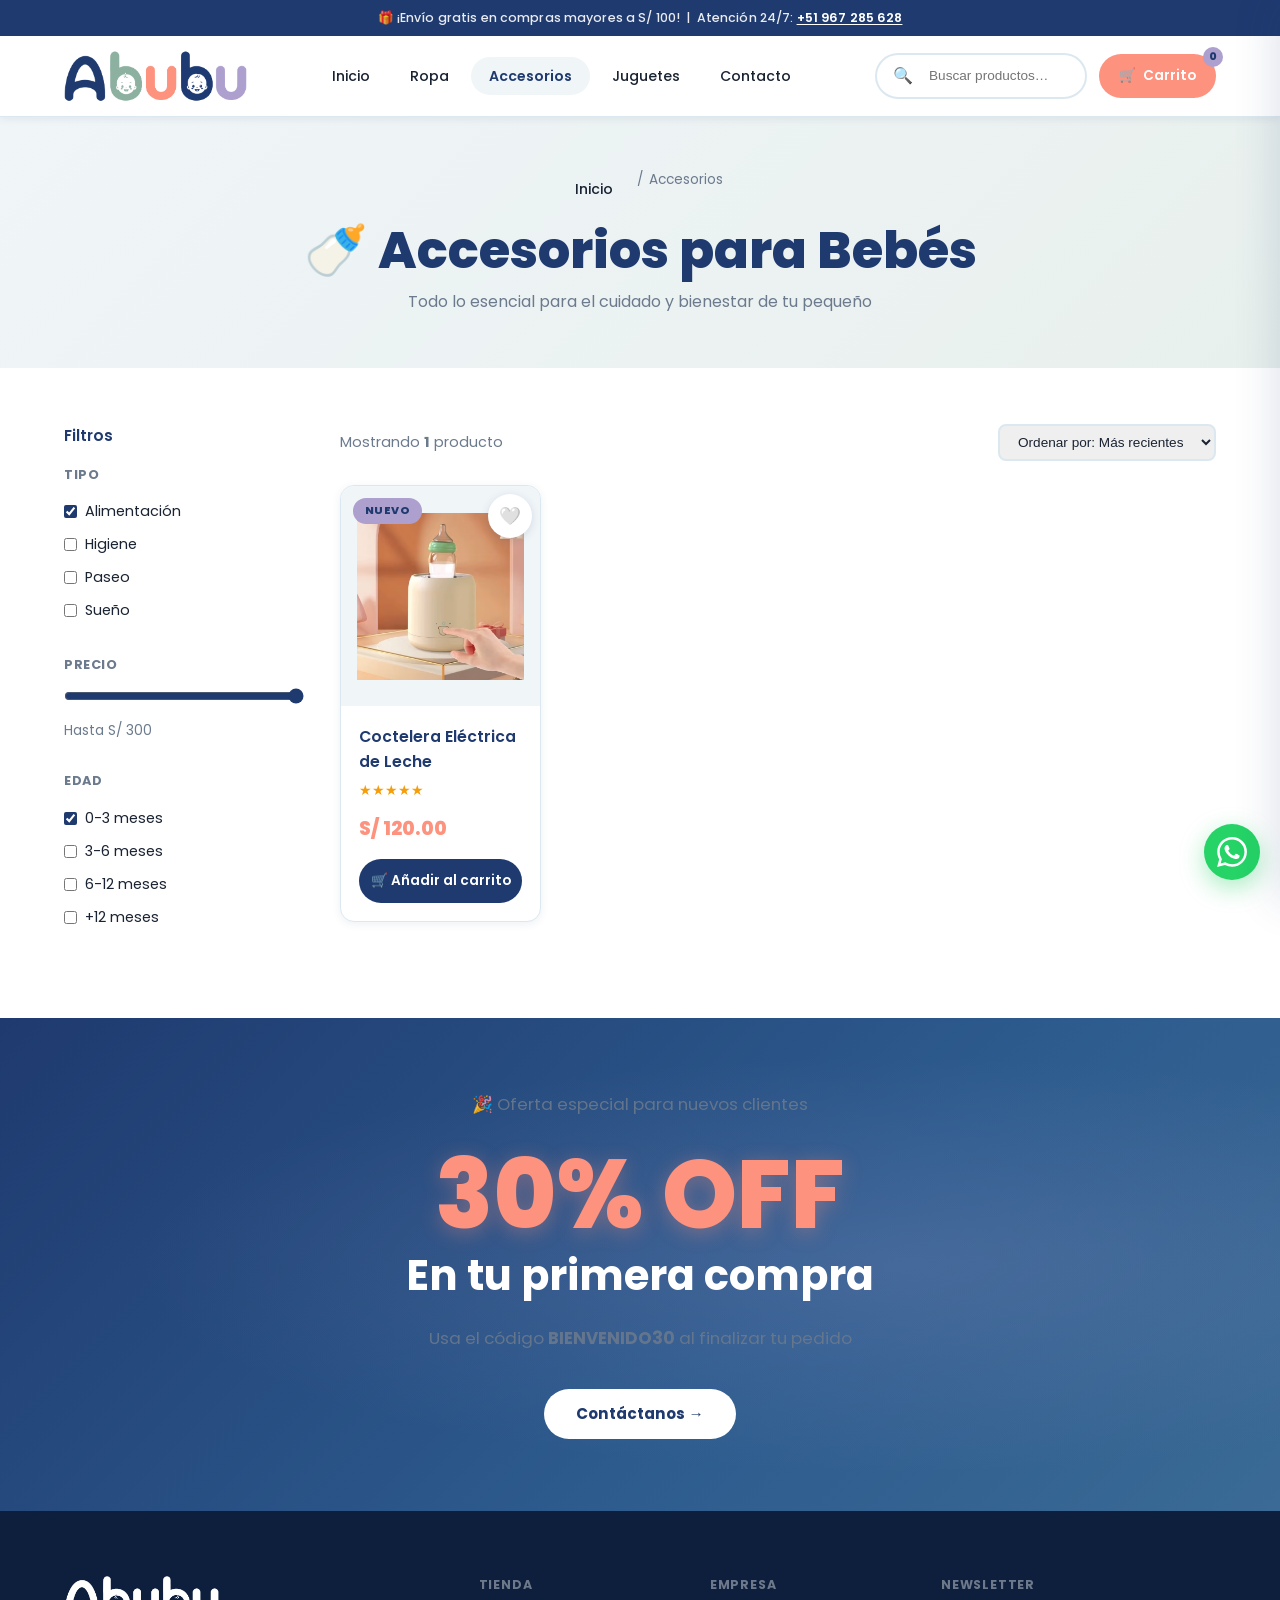
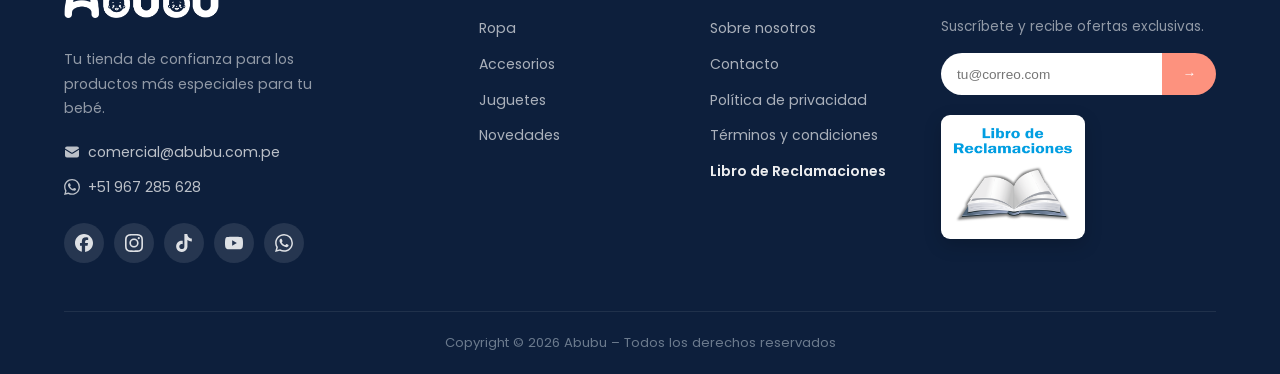
==== commit 4d288f7b: "chore(contact): unify public email to comercial@abubu.com.pe" ====
--- a/accesorios.html
+++ b/accesorios.html
@@ -11,6 +11,10 @@
   <meta name="author" content="Abubu">
   <meta name="robots" content="index, follow, max-snippet:-1, max-image-preview:large, max-video-preview:-1">
   <meta name="theme-color" content="#1f3a6f">
+  <link rel="icon" href="img/favicon.ico" sizes="any">
+  <link rel="icon" type="image/png" sizes="32x32" href="img/favicon-32.png">
+  <link rel="icon" type="image/png" sizes="192x192" href="img/favicon-192.png">
+  <link rel="apple-touch-icon" href="img/apple-touch-icon.png">
   <link rel="canonical" href="https://abubu.com.pe/accesorios.html">
   <meta name="google-site-verification" content="PEGA_AQUI_TU_CODIGO_GSC">
 
@@ -196,9 +200,9 @@
         <p>Tu tienda de confianza para los productos más especiales para tu bebé.</p>
         <ul class="footer-contact">
           <li>
-            <a href="mailto:info@somosabubu.com.pe">
+            <a href="mailto:comercial@abubu.com.pe">
               <svg viewBox="0 0 24 24" aria-hidden="true" focusable="false"><path d="M1.5 8.67v8.58a3 3 0 0 0 3 3h15a3 3 0 0 0 3-3V8.67l-8.928 5.493a3 3 0 0 1-3.144 0L1.5 8.67Z"/><path d="M22.5 6.908V6.75a3 3 0 0 0-3-3h-15a3 3 0 0 0-3 3v.158l9.714 5.978a1.5 1.5 0 0 0 1.572 0L22.5 6.908Z"/></svg>
-              info@somosabubu.com.pe
+              comercial@abubu.com.pe
             </a>
           </li>
           <li>
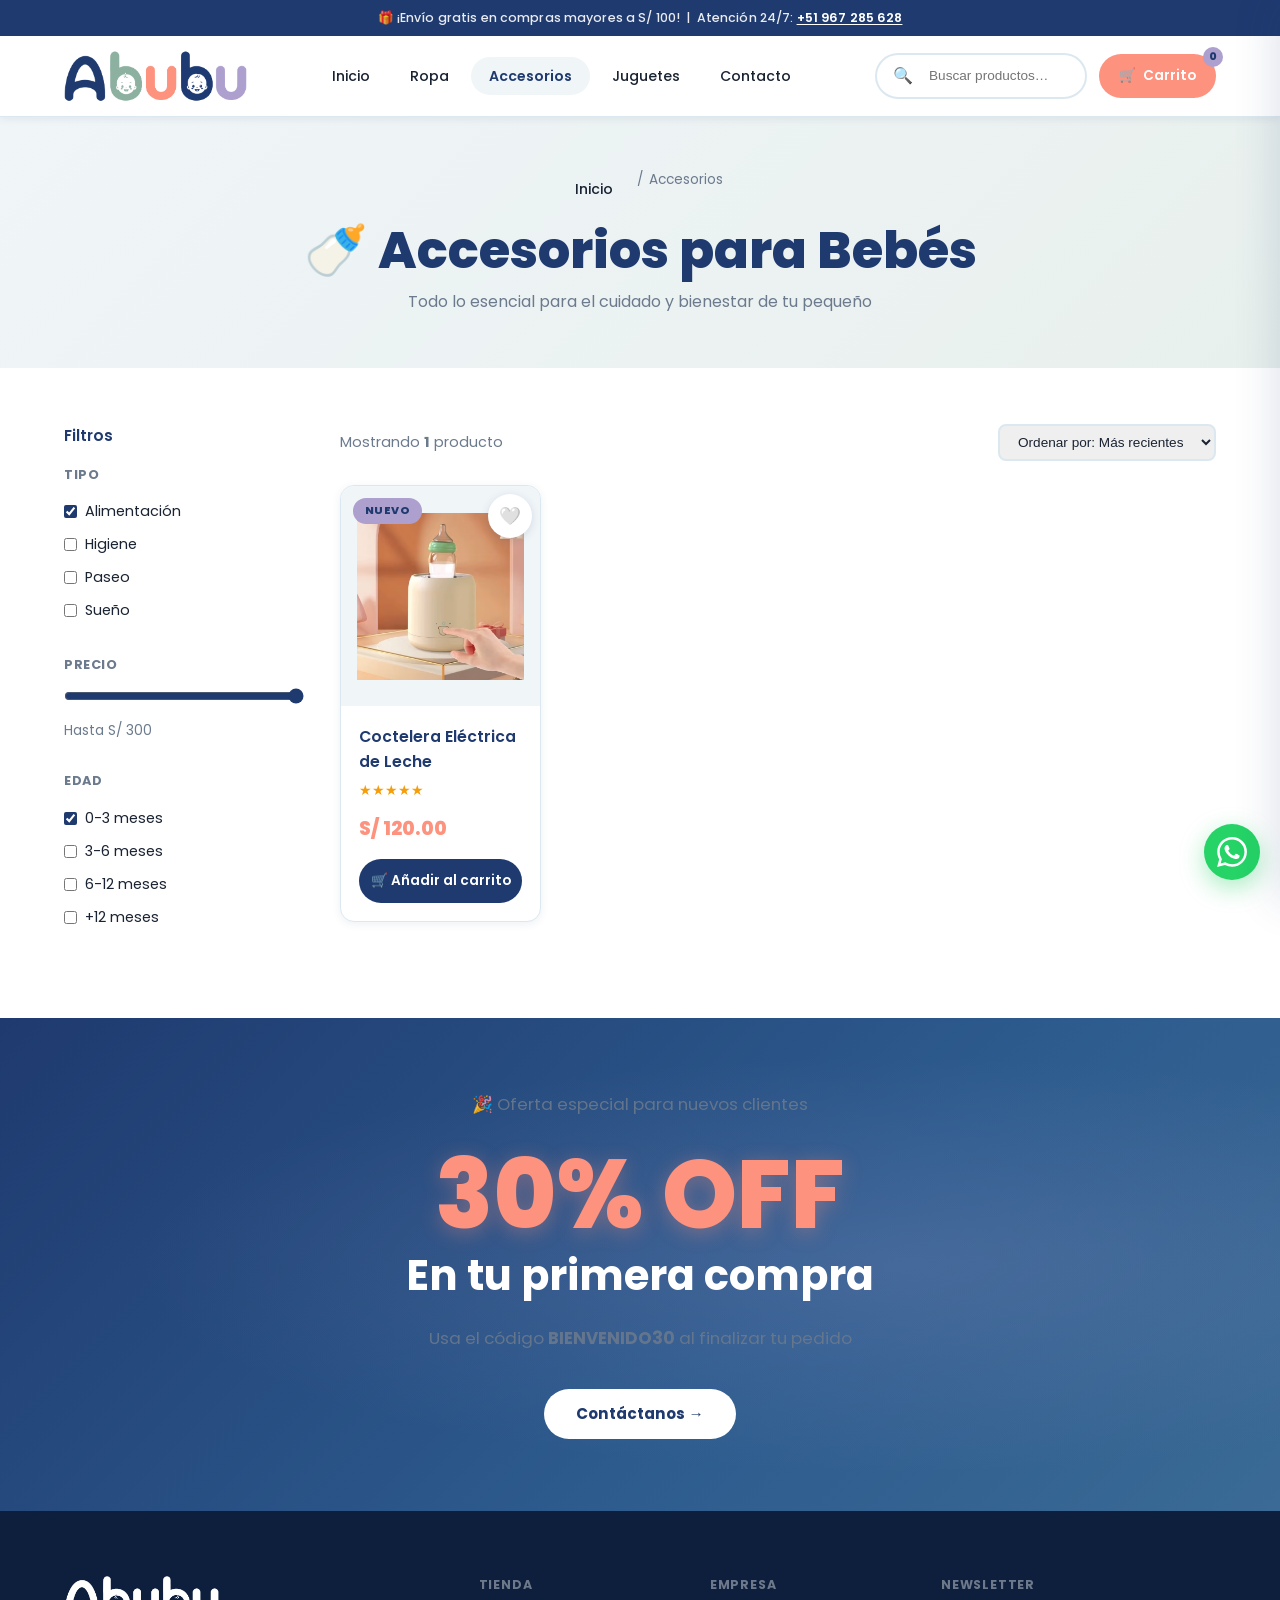
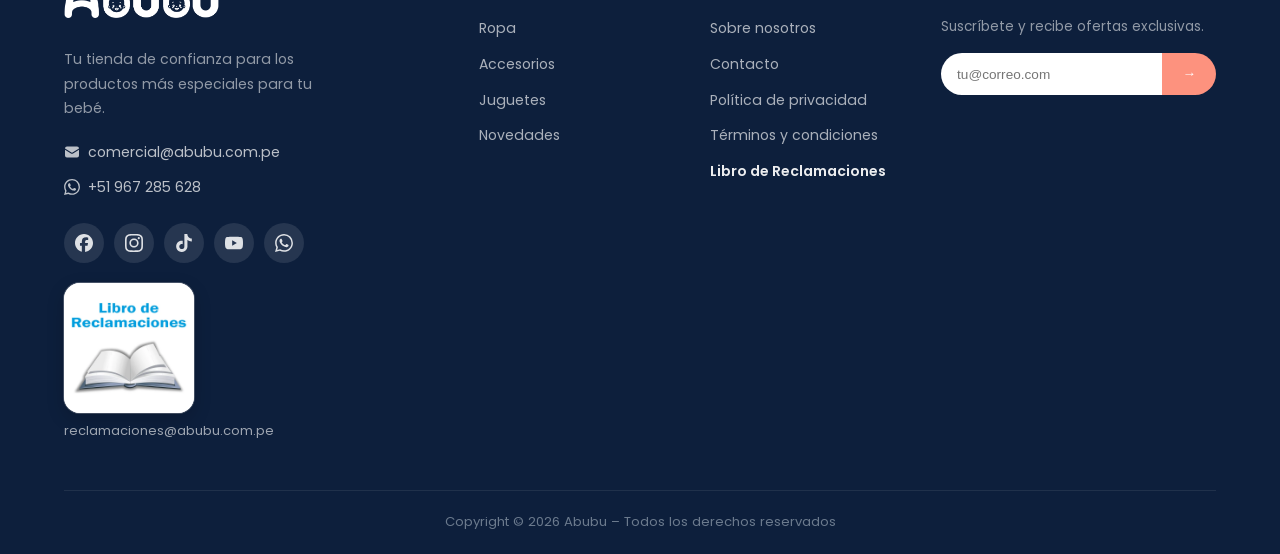
==== commit ba85d6de: "feat(reclamaciones): add hCaptcha, footer card and anti-spam hardening" ====
--- a/accesorios.html
+++ b/accesorios.html
@@ -220,6 +220,16 @@
           <a href="https://wa.me/51967285628" target="_blank" rel="noopener noreferrer" aria-label="Escríbenos por WhatsApp"><svg viewBox="0 0 24 24" aria-hidden="true" focusable="false"><path d="M17.472 14.382c-.297-.149-1.758-.867-2.03-.967-.273-.099-.471-.148-.67.15-.197.297-.767.966-.94 1.164-.173.199-.347.223-.644.075-.297-.15-1.255-.463-2.39-1.475-.883-.788-1.48-1.761-1.653-2.059-.173-.297-.018-.458.13-.606.134-.133.298-.347.446-.52.149-.174.198-.298.298-.497.099-.198.05-.371-.025-.52-.075-.149-.669-1.612-.916-2.207-.242-.579-.487-.5-.669-.51-.173-.008-.371-.01-.57-.01-.198 0-.52.074-.792.372-.272.297-1.04 1.016-1.04 2.479 0 1.462 1.065 2.875 1.213 3.074.149.198 2.096 3.2 5.077 4.487.709.306 1.262.489 1.694.625.712.227 1.36.195 1.871.118.571-.085 1.758-.719 2.006-1.413.248-.694.248-1.289.173-1.413-.074-.124-.272-.198-.57-.347m-5.421 7.403h-.004a9.87 9.87 0 01-5.031-1.378l-.361-.214-3.741.982.998-3.648-.235-.374a9.86 9.86 0 01-1.51-5.26c.001-5.45 4.436-9.884 9.888-9.884 2.64 0 5.122 1.03 6.988 2.898a9.825 9.825 0 012.893 6.994c-.003 5.45-4.437 9.884-9.885 9.884m8.413-18.297A11.815 11.815 0 0012.05 0C5.495 0 .16 5.335.157 11.892c0 2.096.547 4.142 1.588 5.945L.057 24l6.305-1.654a11.882 11.882 0 005.683 1.448h.005c6.554 0 11.89-5.335 11.893-11.893a11.821 11.821 0 00-3.48-8.413Z"/></svg></a>
         </div>
 
+        <div class="footer-lr-card">
+          <a class="footer-lr-card__link" href="libro-reclamaciones.php" aria-label="Abrir el Libro de Reclamaciones Virtual">
+            <picture>
+              <source srcset="img/libro-reclamaciones-card.webp" type="image/webp">
+              <img src="img/libro-reclamaciones-card.png" alt="Libro de Reclamaciones virtual – INDECOPI" width="600" height="600" loading="lazy" decoding="async">
+            </picture>
+          </a>
+          <a class="footer-lr-card__mail" href="mailto:reclamaciones@abubu.com.pe">reclamaciones@abubu.com.pe</a>
+        </div>
+
       </div>
       <div class="footer-col">
         <h4>Tienda</h4>
@@ -248,9 +258,6 @@
           <button type="submit">→</button>
         </form>
 
-        <a href="libro-reclamaciones.php" class="footer-book" aria-label="Abrir el Libro de Reclamaciones Virtual">
-          <img src="img/aviso-libro-reclamaciones.png" alt="Libro de Reclamaciones" width="480" height="408" loading="lazy" decoding="async">
-        </a>
       </div>
     </div>
     <div class="footer-bottom">
--- a/css/styles.css
+++ b/css/styles.css
@@ -713,35 +713,43 @@
 }
 .footer-social a:active { transform: scale(0.95); }
 
-/* Aviso del Libro de Reclamaciones (imagen clickeable, bajo el newsletter) */
-.footer-book {
-  display: inline-block;
-  margin-top: 20px;
-  padding: 6px;
+/* Tarjeta del Libro de Reclamaciones (footer, columna de marca) */
+.footer-lr-card { margin-top: 20px; }
+.footer-lr-card__link {
+  display: block;
+  width: 130px;
+  overflow: hidden;
   background: #fff;
-  border-radius: 9px;
-  box-shadow: 0 6px 18px rgba(0, 0, 0, .18);
+  border-radius: 1rem;
+  box-shadow: 0 6px 18px rgba(0, 0, 0, .18), 0 0 0 1px rgba(255, 255, 255, .25);
   transition: transform 200ms var(--ease-out),
               box-shadow 200ms var(--ease-out);
 }
-.footer-book img {
+.footer-lr-card__link picture { display: block; }
+.footer-lr-card__link img {
   display: block;
-  width: 132px;
+  width: 100%;
   height: auto;
-  border-radius: 4px;
-}
-.footer-book:focus-visible {
+  object-fit: cover;
+  border-radius: inherit;
+}
+.footer-lr-card__link:focus-visible {
   outline: 3px solid var(--highlight);
   outline-offset: 3px;
 }
-@media (hover: hover) and (pointer: fine) {
-  .footer-book:hover {
-    transform: translateY(-3px);
-    box-shadow: 0 12px 26px rgba(0, 0, 0, .26);
-  }
-}
-@media (max-width: 420px) {
-  .footer-book img { width: 112px; }
+.footer-lr-card__mail {
+  display: inline-block;
+  margin-top: 8px;
+  font-size: .8125rem;
+  color: rgba(255, 255, 255, .6);
+  overflow-wrap: anywhere;
+}
+.footer-lr-card__mail:hover { color: #fff; text-decoration: underline; }
+@media (hover: hover) and (pointer: fine) and (prefers-reduced-motion: no-preference) {
+  .footer-lr-card__link:hover {
+    transform: translateY(-2px);
+    box-shadow: 0 12px 26px rgba(0, 0, 0, .28), 0 0 0 1px rgba(255, 255, 255, .35);
+  }
 }
 
 /* ── Contacto directo en footer ── */
